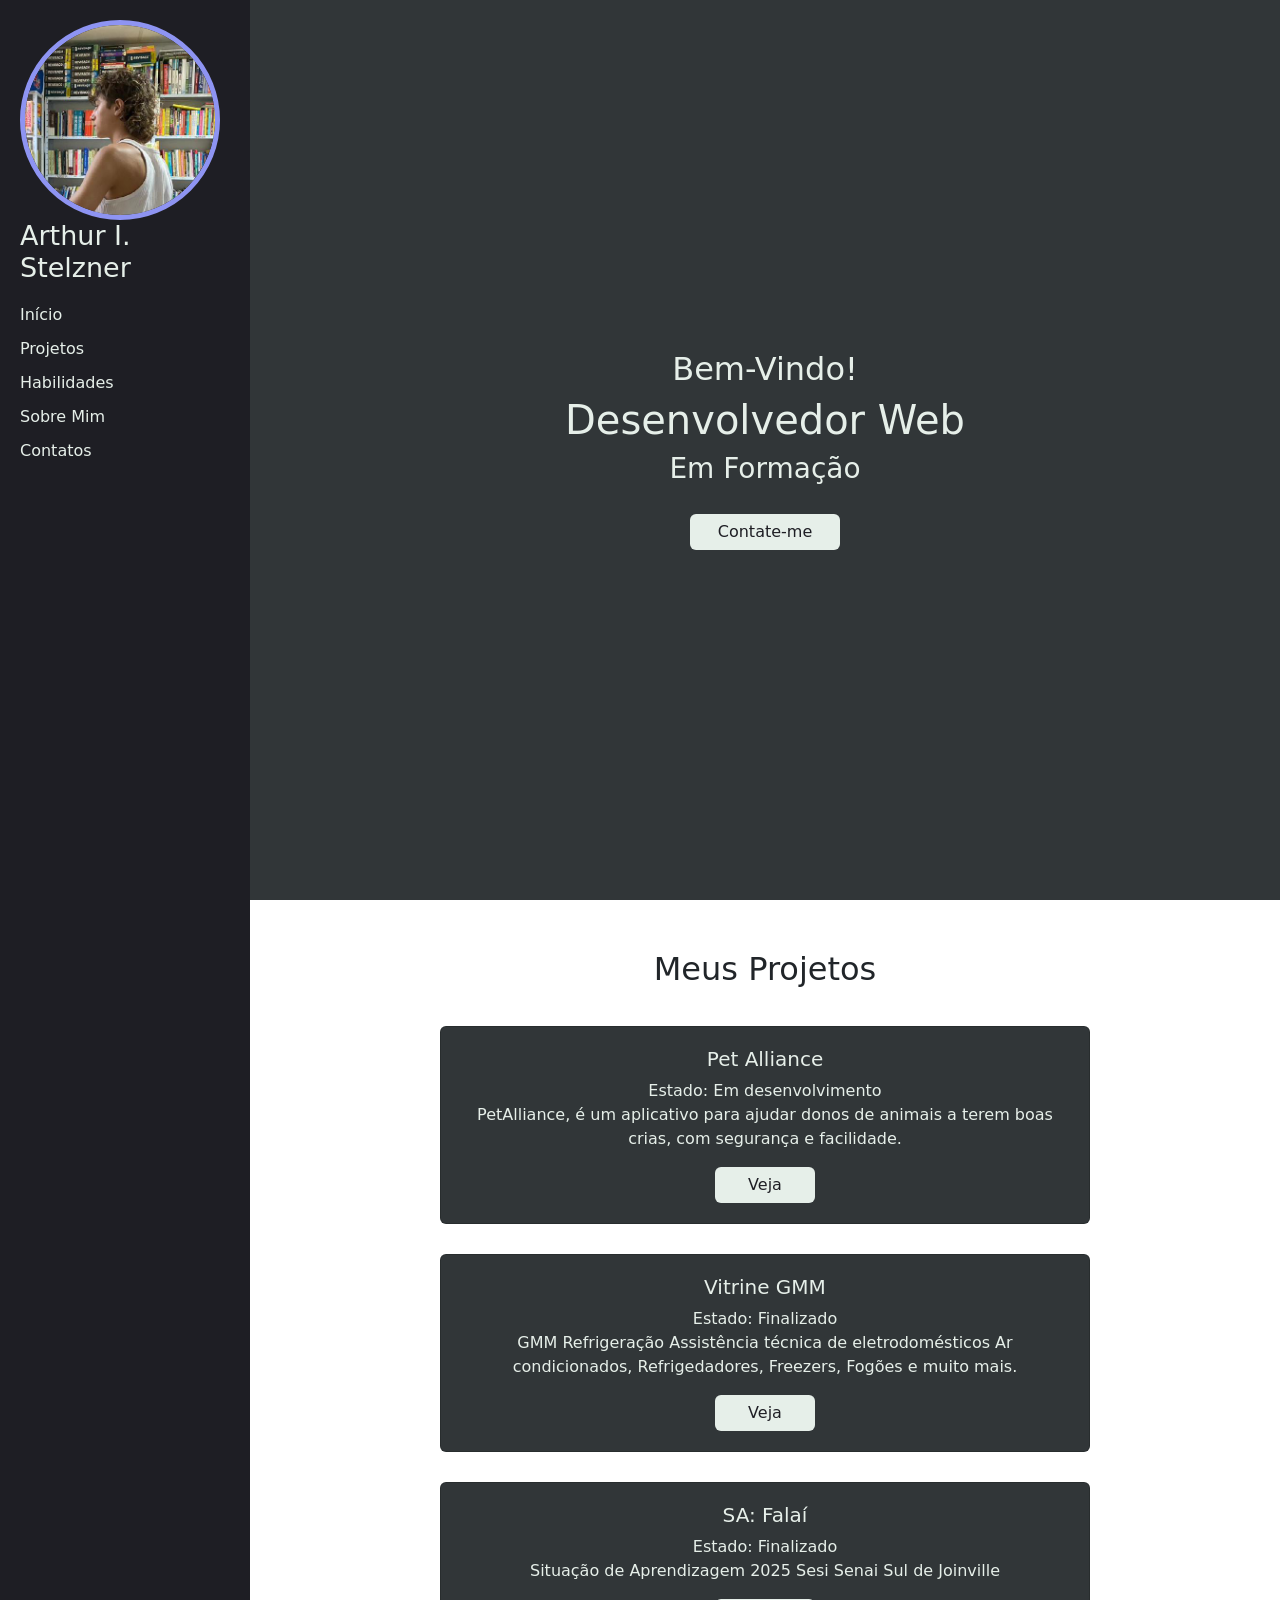
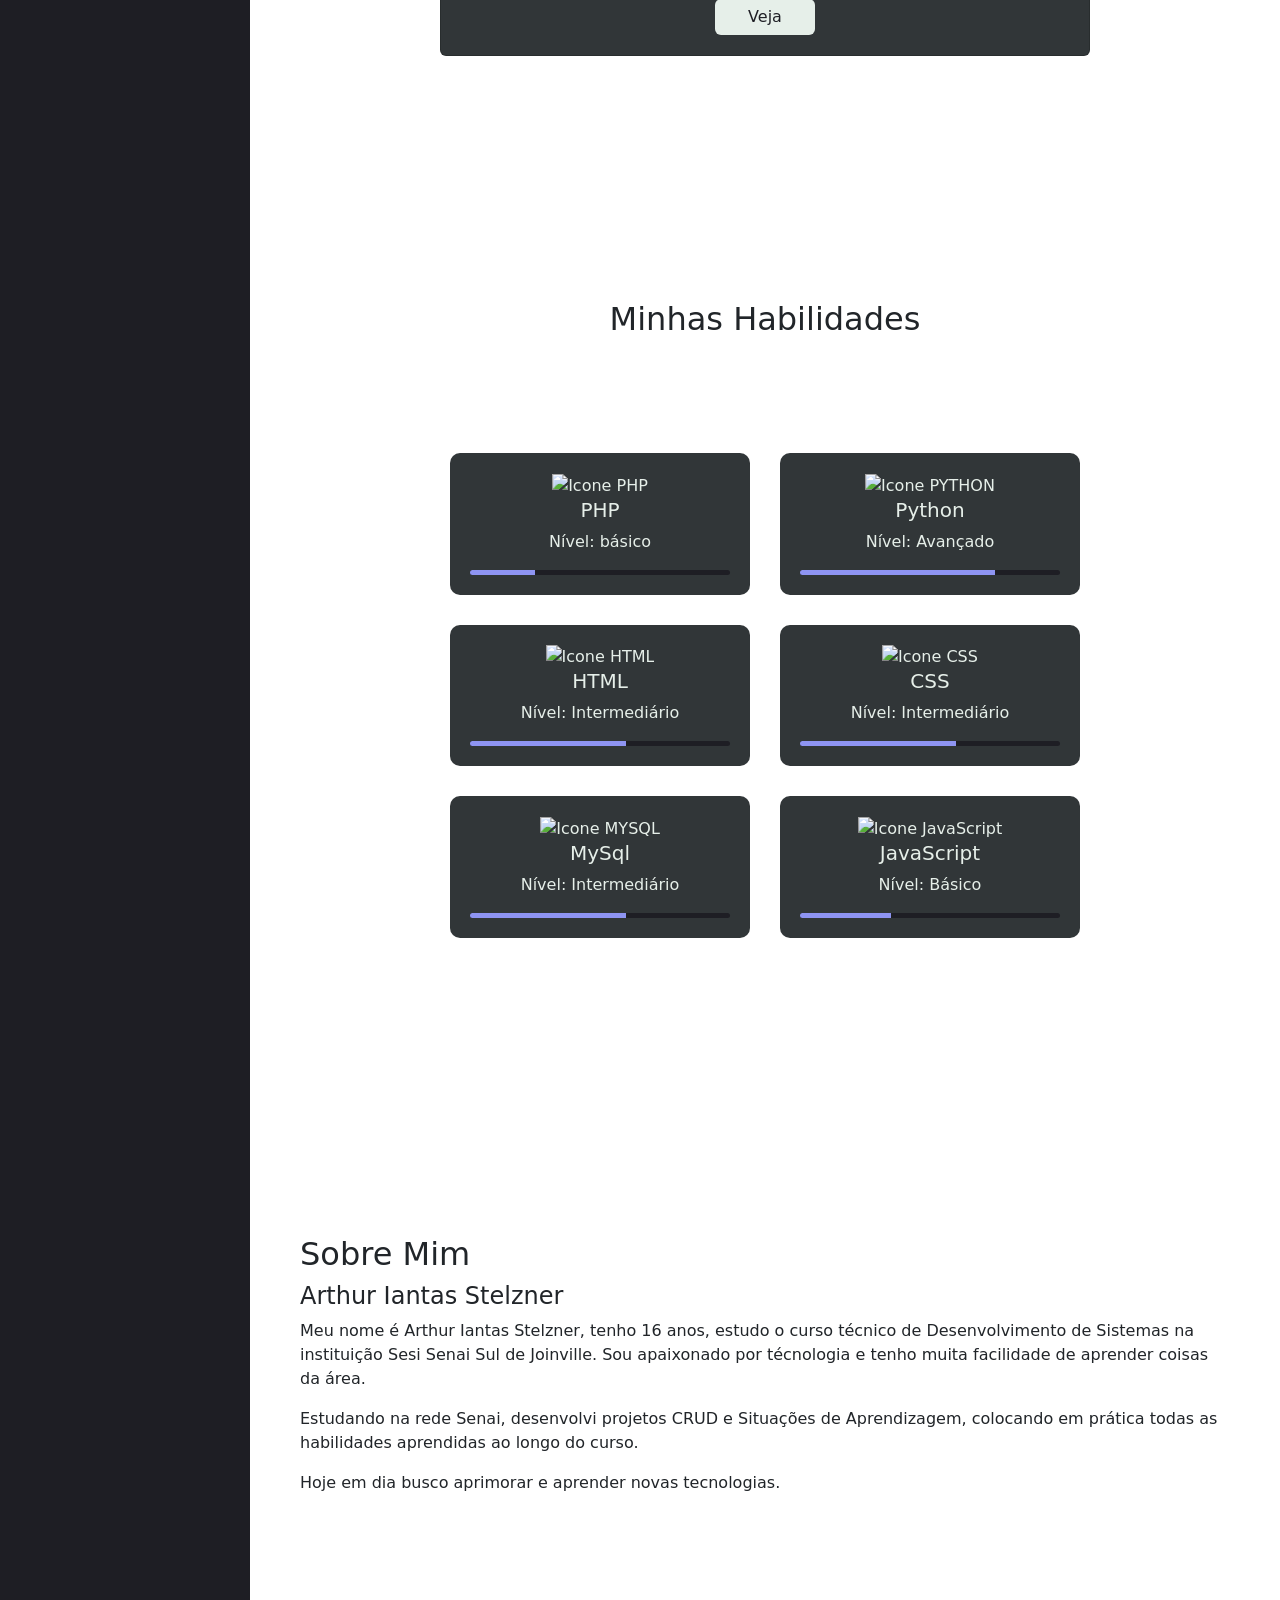
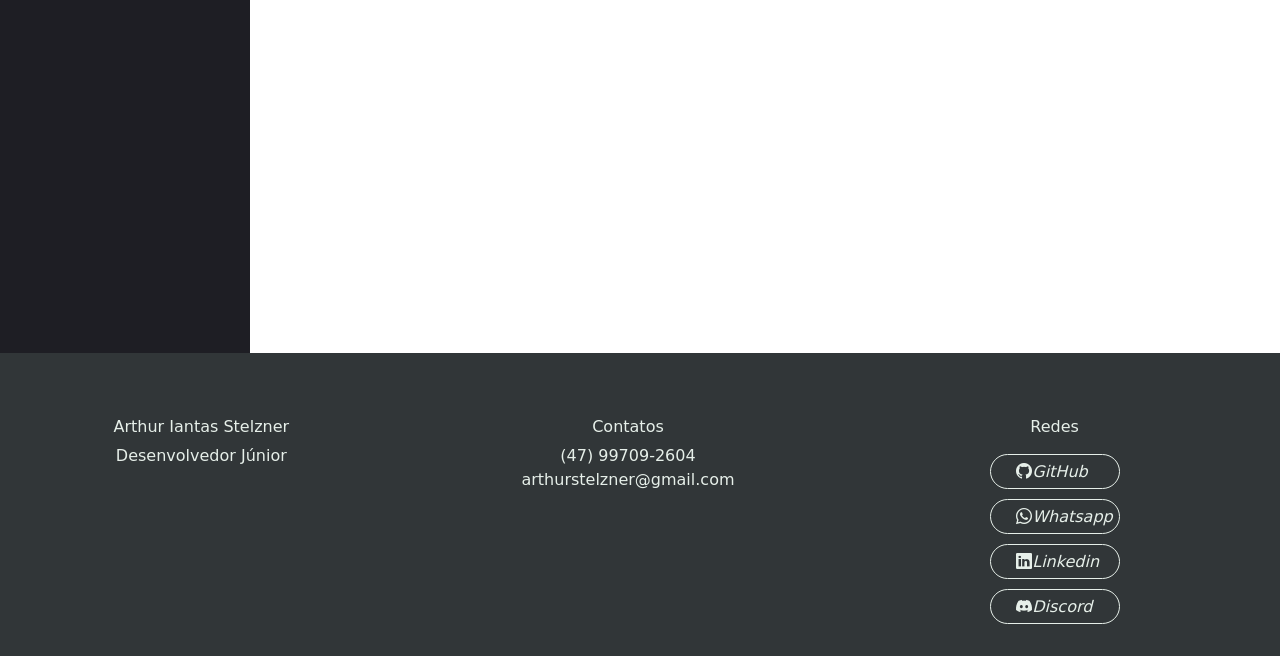
==== index.html @ 7086bcba "responsividade" ====
<!DOCTYPE html>
<html lang="pt-br">
<head>
    <meta charset="UTF-8">
    <meta name="viewport" content="width=device-width, initial-scale=1.0">
    <link href="https://cdn.jsdelivr.net/npm/bootstrap@5.3.8/dist/css/bootstrap.min.css" rel="stylesheet" integrity="sha384-sRIl4kxILFvY47J16cr9ZwB07vP4J8+LH7qKQnuqkuIAvNWLzeN8tE5YBujZqJLB" crossorigin="anonymous">
    <link rel="stylesheet" href="style/style.css">
    <link rel="stylesheet" href="https://cdn.jsdelivr.net/npm/bootstrap-icons@1.11.3/font/bootstrap-icons.min.css">
    <title>Portfólio - Arthur Stelzner</title>
</head>
<body>
    <nav class="navbar navbar-dark bg-dark d-lg-none fixed-top">
        <div class="container-fluid">
            <span class="navbar-brand mb-0 h1">Arthur I. Stelzner</span>
            <div class="dropdown">
                <button class="btn btn-dark dropdown-toggle" type="button" data-bs-toggle="dropdown" aria-expanded="false">
                    <i class="bi bi-list"></i>
                </button>
                <ul class="dropdown-menu dropdown-menu-end">
                    <li><a class="dropdown-item" href="#" data-bs-dismiss="dropdown">Início</a></li>
                    <li><hr class="dropdown-divider"></li>
                    <li><a class="dropdown-item" href="#projetos" data-bs-dismiss="dropdown">Projetos</a></li>
                    <li><hr class="dropdown-divider"></li>
                    <li><a class="dropdown-item" href="#habilidades" data-bs-dismiss="dropdown">Habilidades</a></li>
                    <li><hr class="dropdown-divider"></li>
                    <li><a class="dropdown-item" href="#sobremim" data-bs-dismiss="dropdown">Sobre Mim</a></li>
                    <li><hr class="dropdown-divider"></li>
                    <li><a class="dropdown-item" href="#contatos" data-bs-dismiss="dropdown">Contatos</a></li>
                </ul>
            </div>
        </div>
    </nav>
    <aside class="d-none d-lg-block">
        <nav>
            <img src="style/foto2.jpg" alt="Minha Foto">
            <h3>Arthur I. Stelzner</h3>
            <ul class="itens">
                <li><a href="#">Início</a></li>
                <li><a href="#projetos">Projetos</a></li>
                <li><a href="#habilidades">Habilidades</a></li>
                <li><a href="#sobremim">Sobre Mim</a></li>
                <li><a href="#contatos">Contatos</a></li>
            </ul>
        </nav>
    </aside>
    <main class="text-center">
        <h2>Bem-Vindo!</h2>
        <h1>Desenvolvedor Web</h1>
        <h3>Em Formação</h3>
        <button class="btn btn-ctt" onclick="window.location.href=('https://wa.me/47997092604')">Contate-me</button>
    </main>
    <section>
        <div class="projetos text-center" id="projetos">
            <h2>Meus Projetos</h2>
            <div class="container">
                <div class="card">
                    <h5>Pet Alliance</h5>
                    <span>Estado: Em desenvolvimento</span>
                    <p>PetAlliance, é um aplicativo para ajudar donos de animais a terem boas crias, com segurança e facilidade.</p>
                    <button class="btn btn-ctt" onclick="window.location.href=('https://github.com/ThurStelzner/PetAlliance')">Veja</button>
                </div>
                <div class="card">
                    <h5>Vitrine GMM</h5>
                    <span>Estado: Finalizado</span>
                    <p>GMM Refrigeração Assistência técnica de eletrodomésticos Ar condicionados, Refrigedadores, Freezers, Fogões e muito mais.</p>
                    <button class="btn btn-ctt" onclick="window.location.href=('https://github.com/ThurStelzner/VitrineGMM')">Veja</button>
                </div>
                <div class="card">
                    <h5>SA: Falaí</h5>
                    <span>Estado: Finalizado</span>
                    <p>Situação de Aprendizagem 2025 Sesi Senai Sul de Joinville</p>
                    <button class="btn btn-ctt" onclick="window.location.href=('https://github.com/ThurStelzner/FalaiSA')">Veja</button>
                </div>
            </div>
        </div>
        <div class="habilidades text-center" id="habilidades">
            <h2>Minhas Habilidades</h2>
            <div class="hcont row row-cols-1 row-cols-md-2 row-cols-lg-3 justify-content-center">
                <div class="hcard col clickable-card" data-bs-toggle="modal" data-bs-target="#modalphp">
                    <img src="style/Icon-PHP.png" alt="Icone PHP">
                    <h5>PHP</h5>
                    <p>Nível: básico</p>
                    <div class="progress" role="progressbar" aria-label="Basic example" aria-valuenow="0" aria-valuemin="0" aria-valuemax="100">
                        <div class="progress-bar" style="width: 25%"></div>
                    </div>
                </div>
                <div class="hcard col clickable-card" data-bs-toggle="modal" data-bs-target="#modalpython">
                    <img src="style/Icon-PYTHON.png" alt="Icone PYTHON">
                    <h5>Python</h5>
                    <p>Nível: Avançado</p>
                    <div class="progress" role="progressbar" aria-label="Basic example" aria-valuenow="0" aria-valuemin="0" aria-valuemax="100">
                        <div class="progress-bar" style="width: 75%"></div>
                    </div>
                </div>
                <div class="hcard col clickable-card" data-bs-toggle="modal" data-bs-target="#modalhtml">
                    <img src="style/Icon-HTML.png" alt="Icone HTML">
                    <h5>HTML</h5>
                    <p>Nível: Intermediário</p>
                    <div class="progress" role="progressbar" aria-label="Basic example" aria-valuenow="0" aria-valuemin="0" aria-valuemax="100">
                        <div class="progress-bar" style="width: 60%"></div>
                    </div>
                </div>
                <div class="hcard col clickable-card" data-bs-toggle="modal" data-bs-target="#modalcss">
                    <img src="style/Icon-CSS.png" alt="Icone CSS">
                    <h5>CSS</h5>
                    <p>Nível: Intermediário</p>
                    <div class="progress" role="progressbar" aria-label="Basic example" aria-valuenow="0" aria-valuemin="0" aria-valuemax="100">
                        <div class="progress-bar" style="width: 60%"></div>
                    </div>
                </div>
                <div class="hcard col clickable-card" data-bs-toggle="modal" data-bs-target="#modalmysql">
                    <img src="style/Icon-MYSQL.png" alt="Icone MYSQL">
                    <h5>MySql</h5>
                    <p>Nível: Intermediário</p>
                    <div class="progress" role="progressbar" aria-label="Basic example" aria-valuenow="0" aria-valuemin="0" aria-valuemax="100">
                        <div class="progress-bar" style="width: 60%"></div>
                    </div>
                </div>
                <div class="hcard col clickable-card" data-bs-toggle="modal" data-bs-target="#modaljs">
                    <img src="style/Icon-JS.png" alt="Icone JavaScript">
                    <h5>JavaScript</h5>
                    <p>Nível: Básico</p>
                    <div class="progress" role="progressbar" aria-label="Basic example" aria-valuenow="0" aria-valuemin="0" aria-valuemax="100">
                        <div class="progress-bar" style="width: 35%"></div>
                    </div>
                </div>
            </div>
        </div>
        <div class="sobre-mim" id="sobremim">
            <h2>Sobre Mim</h2>
            <h4>Arthur Iantas Stelzner</h4>
            <p>Meu nome é Arthur Iantas Stelzner, tenho 16 anos, estudo o curso técnico de Desenvolvimento de Sistemas na instituição Sesi Senai Sul de Joinville. Sou apaixonado por técnologia e tenho muita facilidade de aprender coisas da área.</p>
            <p>Estudando na rede Senai, desenvolvi projetos CRUD e Situações de Aprendizagem, colocando em prática todas as habilidades aprendidas ao longo do curso.</p>
            <p>Hoje em dia busco aprimorar e aprender novas tecnologias.</p>
        </div>
    </section>
    <footer>
        <div class="contatos row text-center" id="contatos">
            <div class="col-md-4 mb-3 d-flex flex-column align-items-center">
                <h6>Arthur Iantas Stelzner</h6>
                <span>Desenvolvedor Júnior</span>
            </div>
            <div class="col-md-4 mb-3 d-flex flex-column align-items-center">
                <h6>Contatos</h6>
                <span>(47) 99709-2604</span>
                <span>arthurstelzner@gmail.com</span>
            </div>
            <div class="col-md-4 mb-3 d-flex flex-column align-items-center">
                <h6>Redes</h6>
                <div>
                    <ul>
                        <li>
                            <a href="https://github.com/ThurStelzner?tab=repositories">
                                <i class="bi bi-github">GitHub</i>
                            </a>
                        </li>
                        <li>
                            <a href="https://wa.me/47997092604">
                                <i class="bi bi-whatsapp">Whatsapp</i>
                            </a>
                        </li>
                        <li>
                            <a href="https://www.linkedin.com/in/arthur-iantas-stelzner-867a392b5">
                                <i class="bi bi-linkedin">Linkedin</i>
                            </a>
                        </li>
                        <li>
                            <a href="https://discordapp.com/users/thuzin_n">
                                <i class="bi bi-discord">Discord</i>
                            </a>
                        </li>
                    </ul>
                </div>
            </div>
        </div>
    </footer>
    <div class="modal fade" id="modalphp" tabindex="-1" aria-labelledby="modalphpLabel" aria-hidden="true">
        <div class="modal-dialog">
            <div class="modal-content">
                <div class="modal-header">
                    <h1 class="modal-title fs-5" id="modalphpLabel">Conhecimentos PHP</h1>
                    <button type="button" class="btn-close" data-bs-dismiss="modal" aria-label="Close"></button>
                </div>
                <div class="modal-body">
                    Estudo autodidata, busco informações em blogs, sites, manuais, entre outras ferramentas. 
                    Busco conhecer mais da linguagem e usar em futuros projetos.
                </div>
                <div class="modal-footer">
                    Futura matéria do Senai.
                </div>
            </div>
        </div>
    </div>
    <div class="modal fade" id="modalpython" tabindex="-1" aria-labelledby="modalpythonLabel" aria-hidden="true">
        <div class="modal-dialog">
            <div class="modal-content">
                <div class="modal-header">
                    <h1 class="modal-title fs-5" id="modalpythonLabel">Conhecimentos Python</h1>
                    <button type="button" class="btn-close" data-bs-dismiss="modal" aria-label="Close"></button>
                </div>
                <div class="modal-body">
                    Principal linguagem aprendida no curso de Desenvolvimento de Sistemas do Senai. 
                    Principal utilizada na S.A.
                </div>
                <div class="modal-footer">
                    Estudado no Senai.
                </div>
            </div>
        </div>
    </div>
    <div class="modal fade" id="modalhtml" tabindex="-1" aria-labelledby="modalhtmlLabel" aria-hidden="true">
        <div class="modal-dialog">
            <div class="modal-content">
                <div class="modal-header">
                    <h1 class="modal-title fs-5" id="modalhtmlLabel">Conhecimentos HTML</h1>
                    <button type="button" class="btn-close" data-bs-dismiss="modal" aria-label="Close"></button>
                </div>
                <div class="modal-body">
                    Utilizado em todos os projetos do Senai, tenho conhecimento intermediário e busco aprender mais.
                    Estudo reforçado em casa para melhorar meu conhecimento.
                </div>
                <div class="modal-footer">
                    Estudado no Senai.
                </div>
            </div>
        </div>
    </div>
    <div class="modal fade" id="modalcss" tabindex="-1" aria-labelledby="modalcssLabel" aria-hidden="true">
        <div class="modal-dialog">
            <div class="modal-content">
                <div class="modal-header">
                    <h1 class="modal-title fs-5" id="modalcssLabel">Conhecimentos CSS</h1>
                    <button type="button" class="btn-close" data-bs-dismiss="modal" aria-label="Close"></button>
                </div>
                <div class="modal-body">
                    Conhecimento intermediário de CSS, usado principalmente nas SAs do Senai.
                    Atualmente também utilizo BOOTSTRAP para me auxiliar.
                </div>
                <div class="modal-footer">
                    Estudado no Senai.
                </div>
            </div>
        </div>
    </div>
    <div class="modal fade" id="modalmysql" tabindex="-1" aria-labelledby="modalmysqlLabel" aria-hidden="true">
        <div class="modal-dialog">
            <div class="modal-content">
                <div class="modal-header">
                    <h1 class="modal-title fs-5" id="modalmysqlLabel">Conhecimentos MySql</h1>
                    <button type="button" class="btn-close" data-bs-dismiss="modal" aria-label="Close"></button>
                </div>
                <div class="modal-body">
                    Conteúdo abordado no Senai, onde manipulei dados do banco além da inserção em projetos como S.A. 
                </div>
                <div class="modal-footer">
                    Estudado no Senai.
                </div>
            </div>
        </div>
    </div>
    <div class="modal fade" id="modaljs" tabindex="-1" aria-labelledby="modaljsLabel" aria-hidden="true">
        <div class="modal-dialog">
            <div class="modal-content">
                <div class="modal-header">
                    <h1 class="modal-title fs-5" id="modaljsLabel">Conhecimentos JS</h1>
                    <button type="button" class="btn-close" data-bs-dismiss="modal" aria-label="Close"></button>
                </div>
                <div class="modal-body">
                    Estudo autodidata e abordado no senai. Utilizando a segunda edição do livro
                    "Lógica de Programação e Algoritimos com JavaScript"
                </div>
                <div class="modal-footer">
                    Estudado no Senai.
                </div>
            </div>
        </div>
    </div>
    <script src="https://cdn.jsdelivr.net/npm/bootstrap@5.3.8/dist/js/bootstrap.bundle.min.js" integrity="sha384-FKyoEForCGlyvwx9Hj09JcYn3nv7wiPVlz7YYwJrWVcXK/BmnVDxM+D2scQbITxI" crossorigin="anonymous"></script>
</body>
</html>
---- style/style.css ----
:root {
    --gray: #313638;
    --shadow-gray: #1E1E24;
    --soft-blue: #8E94F2;
    --power-blue: #A0B9C6;
    --mint-blue: #E6EFE9;
}

body {
    min-height: 100vh;
    display: grid;
    grid-template-columns: 250px 1fr;
    grid-template-rows: auto 1fr auto;
}

::-webkit-scrollbar {
  width: 5px;
}

::-webkit-scrollbar-track {
  background: var(--shadow-gray);
}

::-webkit-scrollbar-thumb {
  background-color: var(--soft-blue);
}

aside {
    background-color: var(--shadow-gray);
    grid-column: 1 / 2;
    grid-row: 1 / 3;
}

main {
    background-color: var(--gray);
    grid-column: 2 / -1;
    grid-row: 1 / 2;
    height: 100vh;
    display: flex;
    justify-content: center;
    flex-direction: column;
    align-items: center;
    color: var(--mint-blue);
    cursor: default;
}

section {
    grid-column: 2 / -1;
    grid-row: 2 / 4;
    margin: 50px;
}

section img {
    width: 100px;
    height: 100px;
}

footer {
    grid-column: 1 / -1;
    grid-row: 4 / 5;
    height: fit-content;
    background-color: var(--gray);
    color: var(--mint-blue);
    cursor: default;
}

footer li {
    margin: 10px;
    display: flex;
    align-items: center;
    width: 130px;
    height: 35px;
    border: 1px solid var(--mint-blue);
    border-radius: 50px;
}

footer a {
    color: var(--mint-blue);
    margin-left: 20%;
    transition: all 0.3s ease;
}

footer a:hover {
    color: var(--power-blue);
}

ul {
    list-style: none;
    padding-left: 0;
}

nav {
    padding: 20px;
}

nav a {
    color: var(--mint-blue);
    transition: all 0.3s ease;
}

nav ul {
    position: fixed;
}

nav li {
    padding-top: 10px;
}

nav h3 {
    color: var(--mint-blue);
    font-size: 27px;
}

nav img {
    width: 200px;
    height: 200px;
    border-radius: 50%;
    border: 5px solid var(--soft-blue);
}

nav a:hover {
    color: var(--power-blue);
}

a {
    text-decoration: none;
}

main .btn-ctt {
    width: 150px;
    margin-top: 20px;
}

.btn {
    border: none !important;
    color: var(--shadow-gray);
    background-color: var(--mint-blue);
}

.btn-ctt:hover {
    color: var(--mint-blue);
    background-color: var(--soft-blue);
}

.btn-ctt:active {
    background-color: var(--power-blue) !important;
}

.card {
    color: var(--mint-blue);
    background-color: var(--gray);
    margin-top: 30px;
    width: 650px;
    padding: 20px;
    display: flex;
    align-items: center;
    flex-direction: column;
    cursor: default;
    transition: all 0.2s ease-in;
}

.card:hover {
    transform: scale(1.02);
}

.hcard {
    color: var(--mint-blue);
    background-color: var(--gray);
    margin: 15px;
    width: 300px;
    padding: 20px;
    border-radius: 10px;
    transition: all 0.3s ease-in-out;
    cursor: pointer;
}

.hcard h5 {
    transition: all 0.3s ease;
}

.hcard:hover {
    transform: scale(1.05);
}

.hcard h5:hover {
    color: var(--soft-blue);
}

.card .btn-ctt{
    width: 100px;
}

.container {
    display: flex;
    align-items: center;
    flex-direction: column;
}

.projetos {
    height: 100vh;
}

.habilidades {
    height: fit-content;
    margin: 50px;
}

.hcont {
    margin-top: 100px;
}

.sobre-mim {
    height: 100vh;
    padding-top: 25%;
    cursor: default;
}

.contatos {
    margin-top: 5%;
    width: 100%;
}

.progress-bar, .progress {
    height: 5px;
}

.progress-bar {
    background-color: var(--soft-blue);
}

.progress {
    background-color: var(--shadow-gray);
}

@media screen and (max-width: 1024px){
    body {
        display: flex;
        flex-direction: column; 
        min-height: 100vh;    
        font-size: 10px;
    }

    aside {
        position: absolute;
        top: 0;
        width: 100%;
    }

    aside ul{
        display: flex;
        flex-direction: row;
        margin-top: -20px;
        gap: 10px;
    }

    aside img {
        display: none;
    }

    main {
        height: 100vh;
        width: 100%;
    }

    footer {
        bottom: 0;
        height: 100%;
    }

    .card {
        width: 99%;
    }

    .habilidades {
        height: max-content;
    }

    .dropdown-menu {
        background-color: var(--mint-blue);
    }
}

@media (max-width: 460px) {
    .habilidades {
        height: max-content;
    }
}
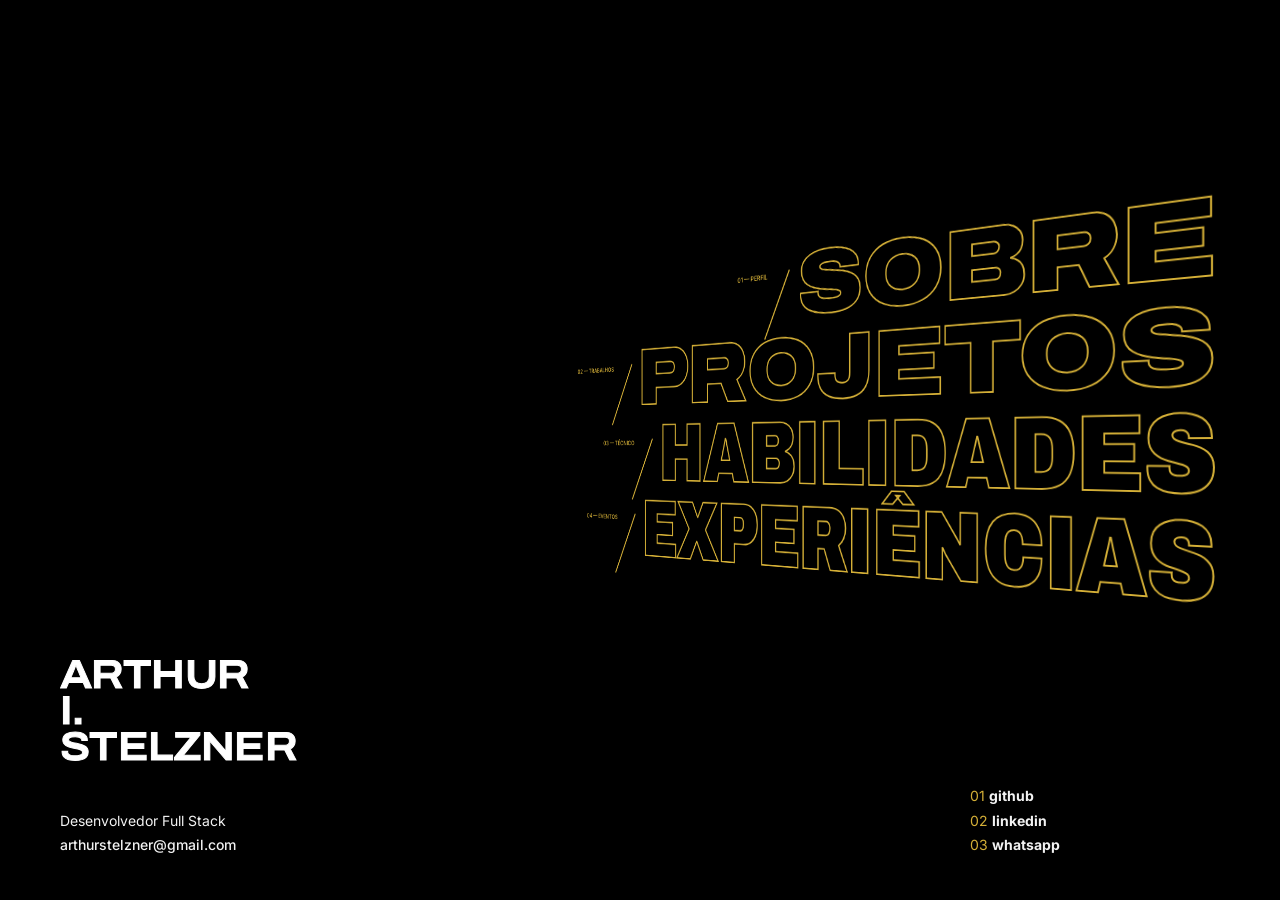
==== commit f52c9e1d: "refatora portfolio: layout estatico com overlays e dois temas Substitui os testes de escritorio 2D/3" ====
--- a/index.html
+++ b/index.html
@@ -1,280 +1,474 @@
 <!DOCTYPE html>
-<html lang="pt-br">
+<html lang="pt-BR" class="night-mode">
 <head>
-    <meta charset="UTF-8">
-    <meta name="viewport" content="width=device-width, initial-scale=1.0">
-    <link href="https://cdn.jsdelivr.net/npm/bootstrap@5.3.8/dist/css/bootstrap.min.css" rel="stylesheet" integrity="sha384-sRIl4kxILFvY47J16cr9ZwB07vP4J8+LH7qKQnuqkuIAvNWLzeN8tE5YBujZqJLB" crossorigin="anonymous">
-    <link rel="stylesheet" href="style/style.css">
-    <link rel="stylesheet" href="https://cdn.jsdelivr.net/npm/bootstrap-icons@1.11.3/font/bootstrap-icons.min.css">
-    <title>Portfólio - Arthur Stelzner</title>
+  <meta charset="UTF-8">
+  <meta name="viewport" content="width=device-width, initial-scale=1, minimum-scale=1, maximum-scale=5">
+  <meta name="description" content="Portfólio de Arthur I. Stelzner — desenvolvedor full stack, criando experiências digitais com personalidade e precisão.">
+  <meta name="theme-color" content="#000000">
+
+  <!-- Aplica o tema salvo antes de qualquer pintura da página -->
+  <script>
+    (function () {
+      try {
+        var stored = localStorage.getItem('theme');
+        var root = document.documentElement;
+
+        if (stored === 'light-mode' || stored === 'night-mode') {
+          root.classList.remove('night-mode', 'light-mode');
+          root.classList.add(stored);
+        }
+
+        var meta = document.querySelector('meta[name="theme-color"]');
+        if (meta) {
+          meta.setAttribute('content', root.classList.contains('light-mode') ? '#f2f2f2' : '#000000');
+        }
+      } catch (error) {}
+    })();
+  </script>
+  <meta property="og:title" content="Arthur I. Stelzner — Desenvolvedor Full Stack">
+  <meta property="og:description" content="Portfólio de Arthur I. Stelzner — projetos, habilidades e contato.">
+  <meta property="og:type" content="website">
+  <title>Arthur I. Stelzner — Desenvolvedor Full Stack</title>
+
+  <link rel="preconnect" href="https://fonts.googleapis.com">
+  <link rel="preconnect" href="https://fonts.gstatic.com" crossorigin>
+  <link href="https://fonts.googleapis.com/css2?family=Archivo:wdth,wght@62..125,100..900&family=Inter:wght@300;400;500;600&display=swap" rel="stylesheet">
+  <link rel="stylesheet" href="css/style.css">
+  <link rel="icon" href="assets/favicon.svg" type="image/svg+xml">
+  <noscript>
+    <style>
+      .curtain { display: none !important; }
+      body,
+      body.home-page.intro {
+        overflow-x: hidden !important;
+        overflow-y: auto !important;
+        height: auto !important;
+        pointer-events: auto !important;
+      }
+      .stagePerspective { height: auto !important; overflow: visible !important; }
+      .stageContainer { height: auto !important; }
+      .stage {
+        position: static !important;
+        min-height: 0 !important;
+        padding: 5vw 5vw 12vh 0 !important;
+        transform: none !important;
+        animation: none !important;
+      }
+      .projectContainer {
+        visibility: visible !important;
+        opacity: 1 !important;
+        animation: none !important;
+      }
+      .ui .contact ul,
+      .ui .links li,
+      .ui .social li { opacity: 1 !important; transform: none !important; }
+      .mobile-nav { display: none !important; }
+      .case-study { display: none !important; }
+
+      .about,
+      .projects-panel,
+      .skills-panel,
+      .experiences-panel {
+        display: block !important;
+        position: static !important;
+        overflow: visible !important;
+        height: auto !important;
+        opacity: 1 !important;
+        visibility: visible !important;
+        pointer-events: auto !important;
+      }
+
+      .about .btn-back,
+      .projects-panel .btn-back,
+      .skills-panel .btn-back,
+      .experiences-panel .btn-back { display: none !important; }
+
+      .about .overlay-scroll,
+      .projects-panel .overlay-scroll,
+      .skills-panel .overlay-scroll,
+      .experiences-panel .overlay-scroll {
+        position: static !important;
+        height: auto !important;
+        padding: 8vw 5vw !important;
+        overflow: visible !important;
+      }
+
+      .about .container,
+      .projects-panel-container,
+      .skills-panel-container,
+      .experiences-panel-container {
+        opacity: 1 !important;
+        transform: none !important;
+      }
+
+      @media (max-width: 767px) {
+        .ui {
+          position: static !important;
+          display: block !important;
+          padding: 5vw var(--gutter) 0 !important;
+        }
+
+        .ui .info {
+          position: static !important;
+          display: block !important;
+          width: 100% !important;
+          height: auto !important;
+          padding: 12vw 0 0 !important;
+          overflow: visible !important;
+          opacity: 1 !important;
+          visibility: visible !important;
+          pointer-events: auto !important;
+        }
+
+        .stagePerspective {
+          padding-top: 8vw !important;
+        }
+      }
+    </style>
+  </noscript>
 </head>
-<body>
-    <nav class="navbar navbar-dark bg-dark d-lg-none fixed-top">
-        <div class="container-fluid">
-            <span class="navbar-brand mb-0 h1">Arthur I. Stelzner</span>
-            <div class="dropdown">
-                <button class="btn btn-dark dropdown-toggle" type="button" data-bs-toggle="dropdown" aria-expanded="false">
-                    <i class="bi bi-list"></i>
-                </button>
-                <ul class="dropdown-menu dropdown-menu-end">
-                    <li><a class="dropdown-item" href="#" data-bs-dismiss="dropdown">Início</a></li>
-                    <li><hr class="dropdown-divider"></li>
-                    <li><a class="dropdown-item" href="#projetos" data-bs-dismiss="dropdown">Projetos</a></li>
-                    <li><hr class="dropdown-divider"></li>
-                    <li><a class="dropdown-item" href="#habilidades" data-bs-dismiss="dropdown">Habilidades</a></li>
-                    <li><hr class="dropdown-divider"></li>
-                    <li><a class="dropdown-item" href="#sobremim" data-bs-dismiss="dropdown">Sobre Mim</a></li>
-                    <li><hr class="dropdown-divider"></li>
-                    <li><a class="dropdown-item" href="#contatos" data-bs-dismiss="dropdown">Contatos</a></li>
+<body class="home-page loading intro">
+
+  <div class="curtain" aria-hidden="true"></div>
+
+  <header class="ui">
+    <a class="logo" href="#" aria-label="Arthur I. Stelzner — início" data-close-overlays>
+      <span class="slideUp"><span>Arthur</span></span>
+      <span class="slideUp"><span>I.</span></span>
+      <span class="slideUp"><span>Stelzner</span></span>
+    </a>
+
+    <button class="mobile-nav" type="button" aria-label="Abrir menu" aria-expanded="false" aria-controls="menu-principal">
+      <span class="mobile-nav-box"><span class="mobile-nav-inner"></span></span>
+    </button>
+
+    <div class="info" id="menu-principal">
+      <div class="left">
+        <div class="contact">
+          <ul>
+            <li>Desenvolvedor Full Stack</li>
+            <li class="email"><a href="mailto:arthurstelzner@gmail.com"><strong>arthurstelzner@gmail.com</strong></a></li>
+          </ul>
+        </div>
+
+      </div>
+
+      <div class="right">
+        <nav class="social" aria-label="Redes sociais">
+          <ul>
+            <li><a href="https://github.com/ThurStelzner?tab=repositories" target="_blank" rel="noopener"><span>01</span> <strong>github</strong></a></li>
+            <li><a href="https://www.linkedin.com/in/arthur-iantas-stelzner-867a392b5" target="_blank" rel="noopener"><span>02</span> <strong>linkedin</strong></a></li>
+            <li><a href="https://wa.me/47997092604" target="_blank" rel="noopener"><span>03</span> <strong>whatsapp</strong></a></li>
+          </ul>
+        </nav>
+
+        <button class="color-mode" type="button" data-mode="night" aria-label="Mudar para o tema claro" title="Mudar para o tema claro">
+          <span class="icon icon-moon" aria-hidden="true">
+            <svg viewBox="0 0 24 24" fill="none" stroke="currentColor" stroke-width="1.4" stroke-linecap="round" stroke-linejoin="round">
+              <path d="M21 12.8A9 9 0 1 1 11.2 3a7 7 0 0 0 9.8 9.8Z"/>
+            </svg>
+          </span>
+          <span class="icon icon-sun" aria-hidden="true">
+            <svg viewBox="0 0 24 24" fill="none">
+              <circle cx="12" cy="12" r="4" fill="currentColor"/>
+              <g stroke="currentColor" stroke-width="1.8" stroke-linecap="round">
+                <path d="M12 2v2.4M12 19.6V22M2 12h2.4M19.6 12H22M4.9 4.9l1.7 1.7M17.4 17.4l1.7 1.7M19.1 4.9l-1.7 1.7M6.6 17.4l-1.7 1.7"/>
+              </g>
+            </svg>
+          </span>
+        </button>
+      </div>
+
+      <div class="copyright">© 2026 Arthur I. Stelzner. Todos os direitos reservados.</div>
+    </div>
+  </header>
+
+  <div class="stagePerspective parallaxPerspective">
+    <div class="stageContainer">
+      <main class="stage">
+        <ul class="projects" aria-label="Navegação principal">
+          <li class="projectsLi">
+            <div class="projectContainer">
+              <a href="#sobre" data-open-about data-info="01 — perfil" data-year="01">Sobre</a>
+            </div>
+          </li>
+          <li class="projectsLi">
+            <div class="projectContainer">
+              <a href="#projetos" data-open-projects data-info="02 — trabalhos" data-year="02">Projetos</a>
+            </div>
+          </li>
+          <li class="projectsLi projectsLi--wide">
+            <div class="projectContainer">
+              <a href="#habilidades" data-open-skills data-info="03 — técnico" data-year="03">Habilidades</a>
+            </div>
+          </li>
+          <li class="projectsLi projectsLi--compact">
+            <div class="projectContainer">
+              <a href="#experiencias" data-open-experiences data-info="04 — eventos" data-year="04">Experiências</a>
+            </div>
+          </li>
+        </ul>
+      </main>
+    </div>
+  </div>
+
+  <section class="overlay about" id="sobre" role="dialog" aria-modal="true" aria-hidden="true" aria-labelledby="sobre-titulo">
+    <button class="btn-back" type="button" aria-label="Fechar sobre" data-close-overlay>
+      <span class="btn-box"><span class="icon-close"></span></span>
+    </button>
+
+    <div class="overlay-scroll">
+      <div class="container">
+        <div class="left">
+          <h2 class="heading" id="sobre-titulo">Desenvolvedor Full Stack, transformando ideias em interfaces com personalidade e precisão.</h2>
+          <p>Meu nome é Arthur Iantas Stelzner, tenho 16 anos e estudo o curso técnico de Desenvolvimento de Sistemas no Sesi Senai Sul de Joinville.</p>
+          <p>Sou apaixonado por tecnologia e tenho facilidade para aprender. Na rede Senai, desenvolvi projetos CRUD e Situações de Aprendizagem, colocando em prática tudo o que venho aprendendo ao longo do curso.</p>
+          <p>Hoje busco aprimorar minhas habilidades, explorar novas tecnologias e criar experiências digitais que unam design e código.</p>
+          <div class="about-cta">
+            <a class="arrow-link" href="mailto:arthurstelzner@gmail.com">Vamos conversar <span aria-hidden="true">→</span></a>
+          </div>
+        </div>
+
+        <div class="right">
+          <div class="info">
+            <h5 class="heading">Disponibilidade</h5>
+            <h6 class="title">Estágio &amp; projetos —</h6>
+            <p>Aberto a oportunidades</p>
+            <p>Remoto</p>
+          </div>
+
+          <div class="info">
+            <h5 class="heading">Contato</h5>
+            <h6 class="title">Fale comigo —</h6>
+            <ul>
+              <li><a href="mailto:arthurstelzner@gmail.com">arthurstelzner@gmail.com</a></li>
+              <li><a href="https://wa.me/47997092604" target="_blank" rel="noopener">+55 47 99709-2604</a></li>
+              <li><a href="https://github.com/ThurStelzner" target="_blank" rel="noopener">github.com/ThurStelzner</a></li>
+            </ul>
+          </div>
+        </div>
+      </div>
+    </div>
+  </section>
+
+  <section class="overlay skills-panel" id="habilidades" role="dialog" aria-modal="true" aria-hidden="true" aria-labelledby="habilidades-titulo">
+    <button class="btn-back" type="button" aria-label="Fechar habilidades" data-close-overlay>
+      <span class="btn-box"><span class="icon-close"></span></span>
+    </button>
+
+    <div class="overlay-scroll">
+      <div class="skills-panel-container">
+        <header class="skills-panel-head">
+          <h2 class="skills-panel-title" id="habilidades-titulo">Habilidades</h2>
+          <p class="skills-panel-kicker">Stack · Certificações · Formação</p>
+        </header>
+
+        <div class="skills-panel-body">
+          <div class="skills-panel-main">
+            <div class="skills-block-head">
+              <h3 class="heading">Linguagens &amp; tecnologias</h3>
+              <span class="skills-block-note">Stack principal</span>
+            </div>
+
+            <div class="skills-groups">
+              <section class="skills-group">
+                <h4 class="skills-group-title">Back-end &amp; linguagens</h4>
+                <ul class="tech-list">
+                  <li>PHP</li>
+                  <li>Python</li>
+                  <li>Node.js</li>
+                  <li>JavaScript</li>
+                  <li>TypeScript</li>
+                  <li>C</li>
+                  <li>C++</li>
                 </ul>
-            </div>
-        </div>
-    </nav>
-    <aside class="d-none d-lg-block">
-        <nav>
-            <img src="style/foto2.jpg" alt="Minha Foto">
-            <h3>Arthur I. Stelzner</h3>
-            <ul class="itens">
-                <li><a href="#">Início</a></li>
-                <li><a href="#projetos">Projetos</a></li>
-                <li><a href="#habilidades">Habilidades</a></li>
-                <li><a href="#sobremim">Sobre Mim</a></li>
-                <li><a href="#contatos">Contatos</a></li>
-            </ul>
-        </nav>
-    </aside>
-    <main class="text-center">
-        <h2>Bem-Vindo!</h2>
-        <h1>Desenvolvedor Web</h1>
-        <h3>Em Formação</h3>
-        <button class="btn btn-ctt" onclick="window.location.href=('https://wa.me/47997092604')">Contate-me</button>
-    </main>
-    <section>
-        <div class="projetos text-center" id="projetos">
-            <h2>Meus Projetos</h2>
-            <div class="container">
-                <div class="card">
-                    <h5>Pet Alliance</h5>
-                    <span>Estado: Em desenvolvimento</span>
-                    <p>PetAlliance, é um aplicativo para ajudar donos de animais a terem boas crias, com segurança e facilidade.</p>
-                    <button class="btn btn-ctt" onclick="window.location.href=('https://github.com/ThurStelzner/PetAlliance')">Veja</button>
-                </div>
-                <div class="card">
-                    <h5>Vitrine GMM</h5>
-                    <span>Estado: Finalizado</span>
-                    <p>GMM Refrigeração Assistência técnica de eletrodomésticos Ar condicionados, Refrigedadores, Freezers, Fogões e muito mais.</p>
-                    <button class="btn btn-ctt" onclick="window.location.href=('https://github.com/ThurStelzner/VitrineGMM')">Veja</button>
-                </div>
-                <div class="card">
-                    <h5>SA: Falaí</h5>
-                    <span>Estado: Finalizado</span>
-                    <p>Situação de Aprendizagem 2025 Sesi Senai Sul de Joinville</p>
-                    <button class="btn btn-ctt" onclick="window.location.href=('https://github.com/ThurStelzner/FalaiSA')">Veja</button>
-                </div>
-            </div>
-        </div>
-        <div class="habilidades text-center" id="habilidades">
-            <h2>Minhas Habilidades</h2>
-            <div class="hcont row row-cols-1 row-cols-md-2 row-cols-lg-3 justify-content-center">
-                <div class="hcard col clickable-card" data-bs-toggle="modal" data-bs-target="#modalphp">
-                    <img src="style/Icon-PHP.png" alt="Icone PHP">
-                    <h5>PHP</h5>
-                    <p>Nível: básico</p>
-                    <div class="progress" role="progressbar" aria-label="Basic example" aria-valuenow="0" aria-valuemin="0" aria-valuemax="100">
-                        <div class="progress-bar" style="width: 25%"></div>
-                    </div>
-                </div>
-                <div class="hcard col clickable-card" data-bs-toggle="modal" data-bs-target="#modalpython">
-                    <img src="style/Icon-PYTHON.png" alt="Icone PYTHON">
-                    <h5>Python</h5>
-                    <p>Nível: Avançado</p>
-                    <div class="progress" role="progressbar" aria-label="Basic example" aria-valuenow="0" aria-valuemin="0" aria-valuemax="100">
-                        <div class="progress-bar" style="width: 75%"></div>
-                    </div>
-                </div>
-                <div class="hcard col clickable-card" data-bs-toggle="modal" data-bs-target="#modalhtml">
-                    <img src="style/Icon-HTML.png" alt="Icone HTML">
-                    <h5>HTML</h5>
-                    <p>Nível: Intermediário</p>
-                    <div class="progress" role="progressbar" aria-label="Basic example" aria-valuenow="0" aria-valuemin="0" aria-valuemax="100">
-                        <div class="progress-bar" style="width: 60%"></div>
-                    </div>
-                </div>
-                <div class="hcard col clickable-card" data-bs-toggle="modal" data-bs-target="#modalcss">
-                    <img src="style/Icon-CSS.png" alt="Icone CSS">
-                    <h5>CSS</h5>
-                    <p>Nível: Intermediário</p>
-                    <div class="progress" role="progressbar" aria-label="Basic example" aria-valuenow="0" aria-valuemin="0" aria-valuemax="100">
-                        <div class="progress-bar" style="width: 60%"></div>
-                    </div>
-                </div>
-                <div class="hcard col clickable-card" data-bs-toggle="modal" data-bs-target="#modalmysql">
-                    <img src="style/Icon-MYSQL.png" alt="Icone MYSQL">
-                    <h5>MySql</h5>
-                    <p>Nível: Intermediário</p>
-                    <div class="progress" role="progressbar" aria-label="Basic example" aria-valuenow="0" aria-valuemin="0" aria-valuemax="100">
-                        <div class="progress-bar" style="width: 60%"></div>
-                    </div>
-                </div>
-                <div class="hcard col clickable-card" data-bs-toggle="modal" data-bs-target="#modaljs">
-                    <img src="style/Icon-JS.png" alt="Icone JavaScript">
-                    <h5>JavaScript</h5>
-                    <p>Nível: Básico</p>
-                    <div class="progress" role="progressbar" aria-label="Basic example" aria-valuenow="0" aria-valuemin="0" aria-valuemax="100">
-                        <div class="progress-bar" style="width: 35%"></div>
-                    </div>
-                </div>
-            </div>
-        </div>
-        <div class="sobre-mim" id="sobremim">
-            <h2>Sobre Mim</h2>
-            <h4>Arthur Iantas Stelzner</h4>
-            <p>Meu nome é Arthur Iantas Stelzner, tenho 16 anos, estudo o curso técnico de Desenvolvimento de Sistemas na instituição Sesi Senai Sul de Joinville. Sou apaixonado por técnologia e tenho muita facilidade de aprender coisas da área.</p>
-            <p>Estudando na rede Senai, desenvolvi projetos CRUD e Situações de Aprendizagem, colocando em prática todas as habilidades aprendidas ao longo do curso.</p>
-            <p>Hoje em dia busco aprimorar e aprender novas tecnologias.</p>
-        </div>
-    </section>
-    <footer>
-        <div class="contatos row text-center" id="contatos">
-            <div class="col-md-4 mb-3 d-flex flex-column align-items-center">
-                <h6>Arthur Iantas Stelzner</h6>
-                <span>Desenvolvedor Júnior</span>
-            </div>
-            <div class="col-md-4 mb-3 d-flex flex-column align-items-center">
-                <h6>Contatos</h6>
-                <span>(47) 99709-2604</span>
-                <span>arthurstelzner@gmail.com</span>
-            </div>
-            <div class="col-md-4 mb-3 d-flex flex-column align-items-center">
-                <h6>Redes</h6>
-                <div>
-                    <ul>
-                        <li>
-                            <a href="https://github.com/ThurStelzner?tab=repositories">
-                                <i class="bi bi-github">GitHub</i>
-                            </a>
-                        </li>
-                        <li>
-                            <a href="https://wa.me/47997092604">
-                                <i class="bi bi-whatsapp">Whatsapp</i>
-                            </a>
-                        </li>
-                        <li>
-                            <a href="https://www.linkedin.com/in/arthur-iantas-stelzner-867a392b5">
-                                <i class="bi bi-linkedin">Linkedin</i>
-                            </a>
-                        </li>
-                        <li>
-                            <a href="https://discordapp.com/users/thuzin_n">
-                                <i class="bi bi-discord">Discord</i>
-                            </a>
-                        </li>
-                    </ul>
-                </div>
-            </div>
-        </div>
-    </footer>
-    <div class="modal fade" id="modalphp" tabindex="-1" aria-labelledby="modalphpLabel" aria-hidden="true">
-        <div class="modal-dialog">
-            <div class="modal-content">
-                <div class="modal-header">
-                    <h1 class="modal-title fs-5" id="modalphpLabel">Conhecimentos PHP</h1>
-                    <button type="button" class="btn-close" data-bs-dismiss="modal" aria-label="Close"></button>
-                </div>
-                <div class="modal-body">
-                    Estudo autodidata, busco informações em blogs, sites, manuais, entre outras ferramentas. 
-                    Busco conhecer mais da linguagem e usar em futuros projetos.
-                </div>
-                <div class="modal-footer">
-                    Futura matéria do Senai.
-                </div>
-            </div>
-        </div>
-    </div>
-    <div class="modal fade" id="modalpython" tabindex="-1" aria-labelledby="modalpythonLabel" aria-hidden="true">
-        <div class="modal-dialog">
-            <div class="modal-content">
-                <div class="modal-header">
-                    <h1 class="modal-title fs-5" id="modalpythonLabel">Conhecimentos Python</h1>
-                    <button type="button" class="btn-close" data-bs-dismiss="modal" aria-label="Close"></button>
-                </div>
-                <div class="modal-body">
-                    Principal linguagem aprendida no curso de Desenvolvimento de Sistemas do Senai. 
-                    Principal utilizada na S.A.
-                </div>
-                <div class="modal-footer">
-                    Estudado no Senai.
-                </div>
-            </div>
-        </div>
-    </div>
-    <div class="modal fade" id="modalhtml" tabindex="-1" aria-labelledby="modalhtmlLabel" aria-hidden="true">
-        <div class="modal-dialog">
-            <div class="modal-content">
-                <div class="modal-header">
-                    <h1 class="modal-title fs-5" id="modalhtmlLabel">Conhecimentos HTML</h1>
-                    <button type="button" class="btn-close" data-bs-dismiss="modal" aria-label="Close"></button>
-                </div>
-                <div class="modal-body">
-                    Utilizado em todos os projetos do Senai, tenho conhecimento intermediário e busco aprender mais.
-                    Estudo reforçado em casa para melhorar meu conhecimento.
-                </div>
-                <div class="modal-footer">
-                    Estudado no Senai.
-                </div>
-            </div>
-        </div>
-    </div>
-    <div class="modal fade" id="modalcss" tabindex="-1" aria-labelledby="modalcssLabel" aria-hidden="true">
-        <div class="modal-dialog">
-            <div class="modal-content">
-                <div class="modal-header">
-                    <h1 class="modal-title fs-5" id="modalcssLabel">Conhecimentos CSS</h1>
-                    <button type="button" class="btn-close" data-bs-dismiss="modal" aria-label="Close"></button>
-                </div>
-                <div class="modal-body">
-                    Conhecimento intermediário de CSS, usado principalmente nas SAs do Senai.
-                    Atualmente também utilizo BOOTSTRAP para me auxiliar.
-                </div>
-                <div class="modal-footer">
-                    Estudado no Senai.
-                </div>
-            </div>
-        </div>
-    </div>
-    <div class="modal fade" id="modalmysql" tabindex="-1" aria-labelledby="modalmysqlLabel" aria-hidden="true">
-        <div class="modal-dialog">
-            <div class="modal-content">
-                <div class="modal-header">
-                    <h1 class="modal-title fs-5" id="modalmysqlLabel">Conhecimentos MySql</h1>
-                    <button type="button" class="btn-close" data-bs-dismiss="modal" aria-label="Close"></button>
-                </div>
-                <div class="modal-body">
-                    Conteúdo abordado no Senai, onde manipulei dados do banco além da inserção em projetos como S.A. 
-                </div>
-                <div class="modal-footer">
-                    Estudado no Senai.
-                </div>
-            </div>
-        </div>
-    </div>
-    <div class="modal fade" id="modaljs" tabindex="-1" aria-labelledby="modaljsLabel" aria-hidden="true">
-        <div class="modal-dialog">
-            <div class="modal-content">
-                <div class="modal-header">
-                    <h1 class="modal-title fs-5" id="modaljsLabel">Conhecimentos JS</h1>
-                    <button type="button" class="btn-close" data-bs-dismiss="modal" aria-label="Close"></button>
-                </div>
-                <div class="modal-body">
-                    Estudo autodidata e abordado no senai. Utilizando a segunda edição do livro
-                    "Lógica de Programação e Algoritimos com JavaScript"
-                </div>
-                <div class="modal-footer">
-                    Estudado no Senai.
-                </div>
-            </div>
-        </div>
-    </div>
-    <script src="https://cdn.jsdelivr.net/npm/bootstrap@5.3.8/dist/js/bootstrap.bundle.min.js" integrity="sha384-FKyoEForCGlyvwx9Hj09JcYn3nv7wiPVlz7YYwJrWVcXK/BmnVDxM+D2scQbITxI" crossorigin="anonymous"></script>
+              </section>
+
+              <section class="skills-group">
+                <h4 class="skills-group-title">Banco de dados &amp; ferramentas</h4>
+                <ul class="tech-list">
+                  <li>MySQL</li>
+                  <li>Docker</li>
+                  <li>Git &amp; GitHub</li>
+                </ul>
+              </section>
+
+              <section class="skills-group">
+                <h4 class="skills-group-title">Front-end</h4>
+                <ul class="tech-list">
+                  <li>HTML5</li>
+                  <li>CSS3</li>
+                </ul>
+              </section>
+            </div>
+          </div>
+
+          <aside class="skills-panel-side">
+            <div class="info">
+              <h5 class="heading">Cursos &amp; certificados</h5>
+              <h6 class="title">Cisco Networking Academy —</h6>
+              <ul>
+                <li>Introdução à Cibersegurança</li>
+                <li>Segurança de Endpoint</li>
+                <li>Defesa de Rede</li>
+              </ul>
+            </div>
+
+            <div class="info">
+              <h5 class="heading">Formação &amp; cursos</h5>
+              <h6 class="title">SENAI —</h6>
+              <ul>
+                <li>Técnico em Desenvolvimento de Sistemas</li>
+                <li>Circuitos Eletrônicos Automatizados</li>
+                <li>Produtividade e Difusão Tecnológica na Indústria</li>
+              </ul>
+            </div>
+          </aside>
+        </div>
+      </div>
+    </div>
+  </section>
+
+  <section class="overlay experiences-panel" id="experiencias" role="dialog" aria-modal="true" aria-hidden="true" aria-labelledby="experiencias-titulo">
+    <button class="btn-back" type="button" aria-label="Fechar experiências" data-close-overlay>
+      <span class="btn-box"><span class="icon-close"></span></span>
+    </button>
+
+    <div class="overlay-scroll">
+      <div class="experiences-panel-container">
+        <header class="experiences-panel-head">
+          <h2 class="experiences-panel-title" id="experiencias-titulo">Experiências</h2>
+          <p class="experiences-panel-kicker">Eventos · Reconhecimentos</p>
+        </header>
+
+        <div class="experience-list">
+          <article class="experience-item">
+            <span class="experience-index" aria-hidden="true">01</span>
+            <div class="experience-main">
+              <h3 class="experience-name">WorldSkills</h3>
+              <p class="experience-role">Recomendação — Sesi Senai</p>
+              <p class="experience-desc">Recomendação do Sesi Senai para o WorldSkills, a maior competição de educação profissional do mundo, reconhecendo o desempenho técnico e a dedicação ao longo do curso de Desenvolvimento de Sistemas.</p>
+            </div>
+            <div class="experience-meta">
+              <span>Recomendação</span>
+              <span>Sesi Senai</span>
+              <span>Competição internacional</span>
+            </div>
+          </article>
+
+          <article class="experience-item">
+            <span class="experience-index" aria-hidden="true">02</span>
+            <div class="experience-main">
+              <h3 class="experience-name">JEDI</h3>
+              <p class="experience-role">Participação — Join.Valle</p>
+              <p class="experience-desc">Participação no JEDI — Jornada de Empreendedorismo, Desenvolvimento e Inovação, programa do Join.Valle que conecta estudantes e profissionais a desafios reais de inovação em Joinville.</p>
+            </div>
+            <div class="experience-meta">
+              <span>Participação</span>
+              <span>Join.Valle</span>
+              <span>Joinville · SC</span>
+            </div>
+          </article>
+        </div>
+      </div>
+    </div>
+  </section>
+
+  <section class="overlay projects-panel" id="projetos" role="dialog" aria-modal="true" aria-hidden="true" aria-labelledby="projetos-titulo">
+    <button class="btn-back" type="button" aria-label="Fechar projetos" data-close-overlay>
+      <span class="btn-box"><span class="icon-close"></span></span>
+    </button>
+
+    <div class="overlay-scroll">
+      <div class="projects-panel-container">
+        <header class="projects-panel-head">
+          <h2 class="projects-panel-title" id="projetos-titulo">Projetos</h2>
+          <p class="projects-panel-kicker">Selecionados — 2025</p>
+        </header>
+
+        <ul class="project-list">
+          <li class="project-item">
+            <a class="project-card" href="https://github.com/ThurStelzner/PetAlliance" target="_blank" rel="noopener" data-project="petalliance">
+              <span class="project-card-index" aria-hidden="true">01</span>
+              <span class="project-card-main">
+                <span class="project-card-name">Pet<br>Alliance</span>
+                <span class="project-card-desc">Aplicativo para criadores de animais, com informações, cuidados e acompanhamento em um só lugar.</span>
+              </span>
+              <span class="project-card-meta">
+                <span>Em desenvolvimento</span>
+                <span>2025</span>
+                <span>Aplicativo</span>
+                <span>Python · MySQL</span>
+              </span>
+              <span class="project-card-arrow" aria-hidden="true">↗</span>
+            </a>
+          </li>
+          <li class="project-item">
+            <a class="project-card" href="https://github.com/ThurStelzner/VitrineGMM" target="_blank" rel="noopener" data-project="vitrine">
+              <span class="project-card-index" aria-hidden="true">02</span>
+              <span class="project-card-main">
+                <span class="project-card-name">Vitrine<br>GMM</span>
+                <span class="project-card-desc">Vitrine digital para a GMM Refrigeração, assistência técnica especializada em eletrodomésticos.</span>
+              </span>
+              <span class="project-card-meta">
+                <span>Finalizado</span>
+                <span>2025</span>
+                <span>Site institucional</span>
+                <span>HTML · CSS · JavaScript</span>
+              </span>
+              <span class="project-card-arrow" aria-hidden="true">↗</span>
+            </a>
+          </li>
+          <li class="project-item">
+            <a class="project-card" href="https://github.com/ThurStelzner/FalaiSA" target="_blank" rel="noopener" data-project="falai">
+              <span class="project-card-index" aria-hidden="true">03</span>
+              <span class="project-card-main">
+                <span class="project-card-name">SA:<br>Falaí</span>
+                <span class="project-card-desc">Situação de Aprendizagem do Sesi Senai Sul de Joinville, unindo lógica, banco de dados e web.</span>
+              </span>
+              <span class="project-card-meta">
+                <span>Finalizado</span>
+                <span>2025</span>
+                <span>Projeto acadêmico</span>
+                <span>Python · MySQL · HTML/CSS</span>
+              </span>
+              <span class="project-card-arrow" aria-hidden="true">↗</span>
+            </a>
+          </li>
+        </ul>
+      </div>
+    </div>
+  </section>
+
+  <section class="overlay case-study" id="case-study" role="dialog" aria-modal="true" aria-hidden="true" aria-labelledby="case-title">
+    <button class="btn-back" type="button" aria-label="Fechar projeto" data-close-overlay>
+      <span class="btn-box"><span class="icon-close"></span></span>
+    </button>
+
+    <div class="overlay-scroll">
+      <div class="case-container">
+        <div class="case-head">
+          <p class="case-kicker" id="case-kicker">Projeto — 01</p>
+          <h2 class="case-title" id="case-title"></h2>
+        </div>
+
+        <div class="case-body">
+          <div class="case-summary">
+            <p id="case-description"></p>
+            <a class="arrow-link" id="case-link" href="#" target="_blank" rel="noopener">Ver no GitHub <span aria-hidden="true">↗</span></a>
+          </div>
+
+          <aside class="case-meta" aria-label="Detalhes do projeto">
+            <div><span class="label">Status</span><span id="case-status"></span></div>
+            <div><span class="label">Ano</span><span id="case-year"></span></div>
+            <div><span class="label">Tipo</span><span id="case-type"></span></div>
+            <div><span class="label">Stack</span><span id="case-stack"></span></div>
+          </aside>
+        </div>
+      </div>
+    </div>
+  </section>
+
+  <script src="js/app.js"></script>
 </body>
-</html>+</html>
--- a/css/style.css
+++ b/css/style.css
@@ -0,0 +1,2305 @@
+/* ==========================================================================
+   Arthur I. Stelzner — portfólio
+   ========================================================================== */
+
+:root {
+  --bg: #f2f2f2;
+  --ink: #000;
+  --ui: #000;
+  --logo: #000;
+  --accent: #000;
+  --muted: rgba(0, 0, 0, .5);
+  --line: rgba(0, 0, 0, .2);
+  --project-fill: #000;
+  --project-hover-fill: transparent;
+  --project-stroke: #000;
+  --selection: #ccc;
+
+  --font-display: "Archivo", "Arial Black", Impact, sans-serif;
+  --font-sans: "Inter", "Helvetica Neue", Arial, sans-serif;
+
+  --ease-out: cubic-bezier(.23, 1, .32, 1);
+  --ease-in-out: cubic-bezier(.755, .05, .855, .06);
+  --ease-soft: cubic-bezier(.25, .46, .45, .94);
+  --gutter: 60px;
+}
+
+html.night-mode {
+  --bg: #000;
+  --ink: #f2f2f2;
+  --ui: #f2f2f2;
+  --logo: #fff;
+  --accent: #d4af37;
+  --muted: rgba(242, 242, 242, .5);
+  --line: rgba(242, 242, 242, .22);
+  --project-fill: transparent;
+  --project-hover-fill: var(--accent);
+  --project-stroke: var(--accent);
+  --selection: var(--accent);
+}
+
+/* ---------------------------------- base ---------------------------------- */
+
+*,
+*::before,
+*::after {
+  box-sizing: border-box;
+}
+
+html {
+  box-sizing: border-box;
+  height: 100%;
+  -webkit-text-size-adjust: 100%;
+}
+
+body {
+  min-height: 100%;
+  margin: 0;
+  padding: 0;
+  overflow-x: hidden;
+  background-color: var(--bg);
+  color: var(--ui);
+  font-family: var(--font-sans);
+  font-size: 14px;
+  font-weight: 400;
+  line-height: 1.4;
+  -webkit-font-smoothing: antialiased;
+  -moz-osx-font-smoothing: grayscale;
+  font-kerning: auto;
+  transition: background-color .5s ease, color .5s ease;
+}
+
+body.loading,
+body.mobileNavOpen,
+body.overlayOpen {
+  overflow: hidden;
+}
+
+@media (min-width: 768px) {
+  body.home-page {
+    height: 100vh;
+    height: 100dvh;
+    overflow: hidden;
+  }
+}
+
+::selection {
+  background: var(--selection);
+  color: var(--bg);
+}
+
+h1, h2, h3, h4, h5, h6,
+p, figure, blockquote {
+  margin: 0;
+}
+
+ul, ol {
+  margin: 0;
+  padding: 0;
+  list-style: none;
+}
+
+a {
+  color: inherit;
+  text-decoration: none;
+}
+
+button {
+  margin: 0;
+  padding: 0;
+  border: 0;
+  background: none;
+  color: inherit;
+  font: inherit;
+  cursor: pointer;
+}
+
+img, svg {
+  display: block;
+  max-width: 100%;
+}
+
+:focus-visible {
+  outline: 2px solid var(--ui);
+  outline-offset: 4px;
+}
+
+/* --------------------------------- loader --------------------------------- */
+
+.curtain {
+  position: fixed;
+  inset: 0;
+  z-index: 100;
+  background-color: var(--bg);
+  opacity: 0;
+  pointer-events: none;
+  transition: opacity .6s ease, background-color .5s ease;
+}
+
+body.loading .curtain {
+  opacity: 1;
+  pointer-events: auto;
+}
+
+/* ------------------------------- interface -------------------------------- */
+
+.ui {
+  position: fixed;
+  bottom: 0;
+  left: 0;
+  z-index: 5;
+  display: flex;
+  align-items: flex-end;
+  width: 100%;
+  color: var(--ui);
+  font-size: 14px;
+}
+
+.logo {
+  position: absolute;
+  bottom: calc(7.5vh + 67px);
+  left: var(--gutter);
+  z-index: 2;
+  display: block;
+  color: var(--logo);
+  font-family: var(--font-display);
+  font-size: 40px;
+  font-weight: 600;
+  font-stretch: 112%;
+  line-height: .85;
+  letter-spacing: -.015em;
+  text-transform: uppercase;
+  -webkit-text-stroke: 1px var(--logo);
+  -webkit-backface-visibility: hidden;
+  backface-visibility: hidden;
+  transform: translateZ(0);
+  transition:
+    color .25s ease,
+    -webkit-text-stroke-color .4s ease,
+    opacity .4s ease,
+    transform .9s var(--ease-out);
+}
+
+.logo .slideUp {
+  display: block;
+  overflow: hidden;
+  padding-bottom: 2px;
+}
+
+.logo .slideUp span {
+  display: block;
+  transform: translateY(120%);
+  animation: slide-up 1s var(--ease-out) .2s forwards;
+}
+
+.logo .slideUp:nth-child(2) span {
+  animation-delay: .34s;
+}
+
+.logo .slideUp:nth-child(3) span {
+  animation-delay: .48s;
+}
+
+@media (hover: hover) {
+  .logo:hover {
+    color: var(--bg);
+  }
+
+  html.night-mode .logo:hover {
+    color: var(--accent);
+    -webkit-text-stroke-color: var(--accent);
+  }
+}
+
+@keyframes slide-up {
+  0%   { transform: translateY(120%); }
+  100% { transform: translateY(0); }
+}
+
+.ui .info {
+  position: relative;
+  display: flex;
+  flex-wrap: wrap;
+  align-items: flex-end;
+  justify-content: space-between;
+  width: 100vw;
+  padding: 2.5vh var(--gutter) 5vh;
+  transition: opacity .2s ease-in-out;
+}
+
+.ui .left {
+  display: flex;
+  align-items: flex-end;
+  gap: 2.5vw;
+  width: 70%;
+}
+
+.ui .right {
+  position: relative;
+  display: flex;
+  justify-content: space-between;
+  width: 30%;
+  max-width: 250px;
+}
+
+.ui .contact {
+  display: flex;
+}
+
+.ui .contact ul {
+  margin: 0 3vw 0 0;
+}
+
+.ui .contact ul:last-child {
+  margin-right: 0;
+}
+
+.ui li {
+  margin-bottom: 5px;
+}
+
+.ui li:last-of-type {
+  margin-bottom: 0;
+}
+
+.ui li > span {
+  margin-right: 15px;
+  font-size: 10px;
+}
+
+.ui .contact li {
+  perspective: 400px;
+}
+
+.ui .info li {
+  perspective: 250px;
+  perspective-origin: 0;
+}
+
+.ui a:not(.logo),
+.ui button.link {
+  display: inline-block;
+  position: relative;
+  color: inherit;
+  transform: rotateY(0deg) translateZ(0);
+  transform-origin: left center;
+  transition: transform .25s cubic-bezier(.175, .885, .32, 1.275);
+}
+
+.ui li:hover a,
+.ui li:hover button.link,
+.ui li:focus-within a,
+.ui li:focus-within button.link {
+  transform: rotateY(15deg) translateZ(0);
+}
+
+.ui button.link {
+  text-align: left;
+}
+
+.ui .email strong {
+  font-weight: 500;
+}
+
+.ui .social li a > span {
+  color: var(--accent);
+}
+
+/* links do rodapé: barra expansiva no lugar da inclinação */
+.ui .email a,
+.ui li.email:hover a,
+.ui li.email:focus-within a,
+.ui .social li a,
+.ui .social li:hover a,
+.ui .social li:focus-within a {
+  transform: none;
+  transition: none;
+}
+
+.ui .email a::after,
+.ui .social li a::after {
+  content: "";
+  position: absolute;
+  left: 0;
+  right: 0;
+  bottom: -4px;
+  height: 2px;
+  border-radius: 1px;
+  background-color: currentColor;
+  transform: scaleX(0);
+  transform-origin: center;
+  transition: transform .35s var(--ease-out);
+}
+
+@media (hover: hover) {
+  .ui .email a:hover::after,
+  .ui .social li a:hover::after {
+    transform: scaleX(1);
+  }
+}
+
+.ui .email a:focus-visible::after,
+.ui .social li a:focus-visible::after {
+  transform: scaleX(1);
+}
+
+.ui .links li {
+  width: max-content;
+}
+
+.ui .links ul {
+  transition: transform .5s var(--ease-out) .25s;
+}
+
+.ui .social {
+  width: 100%;
+}
+
+.ui .links .about-li,
+.ui .links .projects-li {
+  position: relative;
+}
+
+.ui .links .about-li::after,
+.ui .links .projects-li::after {
+  content: "";
+  pointer-events: none;
+  position: absolute;
+  top: 50%;
+  left: calc(100% + 15px);
+  width: 40px;
+  height: 2px;
+  border-radius: 1px;
+  background-color: var(--ui);
+  transform-origin: left center;
+  transform: translateY(-50%) scaleX(0) translateZ(0);
+  transition: transform .25s cubic-bezier(.895, .03, .685, .22);
+}
+
+body.aboutShow .ui .links .about-li::after,
+body.caseShow .ui .links .projects-li::after {
+  transform: translateY(-50%) scaleX(1) translateZ(0);
+  transition-delay: .25s;
+}
+
+.ui .social li,
+.ui .contact ul,
+.ui .links li {
+  opacity: 0;
+  transform: translateY(50%);
+  animation: ui-in 1s var(--ease-soft) forwards;
+}
+
+.ui .contact ul:first-child { animation-delay: .8s; }
+.ui .contact ul:nth-child(2) { animation-delay: 1s; }
+.ui .links li:nth-child(1)   { animation-delay: 1.2s; }
+.ui .links li:nth-child(2)   { animation-delay: 1.3s; }
+.ui .social li:nth-child(1)  { animation-delay: 1.4s; }
+.ui .social li:nth-child(2)  { animation-delay: 1.5s; }
+.ui .social li:nth-child(3)  { animation-delay: 1.6s; }
+
+@keyframes ui-in {
+  0%   { opacity: 0; transform: translateY(50%); }
+  100% { opacity: 1; transform: translateY(0); }
+}
+
+.ui .copyright {
+  position: absolute;
+  bottom: 10px;
+  left: var(--gutter);
+  width: 50%;
+  color: var(--ui);
+  font-size: 10px;
+  opacity: .5;
+  transition: opacity .5s ease;
+}
+
+@media (min-width: 1025px) {
+  .ui .copyright {
+    opacity: 0;
+  }
+
+  body.uiHover:not(.aboutShow):not(.projectsShow):not(.caseShow) .ui .copyright {
+    opacity: .5;
+    transition-delay: .4s;
+  }
+}
+
+/* ----------------------------- seletor de tema ---------------------------- */
+
+.color-mode {
+  position: absolute;
+  top: 12px;
+  right: 0;
+  z-index: 2;
+  width: 40px;
+  height: 40px;
+  padding: 0;
+  border: 1px solid var(--ui);
+  border-radius: 50%;
+  color: var(--ui);
+  background: none;
+  opacity: 0;
+  pointer-events: none;
+  transition:
+    opacity .4s ease .15s,
+    transform .4s var(--ease-out),
+    border-color .4s ease,
+    color .4s ease;
+}
+
+body.uiHover .color-mode,
+.ui:focus-within .color-mode,
+body.mobileNavOpen .color-mode {
+  opacity: 1;
+  pointer-events: auto;
+}
+
+.color-mode .icon {
+  position: absolute;
+  inset: 0;
+  display: flex;
+  align-items: center;
+  justify-content: center;
+  transition: transform .5s var(--ease-out), opacity .3s ease;
+}
+
+.color-mode .icon svg {
+  display: block;
+  width: 18px;
+  height: 18px;
+}
+
+.color-mode .icon-moon {
+  color: var(--accent);
+}
+
+.color-mode[data-mode="night"] .icon-moon,
+.color-mode[data-mode="light"] .icon-sun {
+  opacity: 1;
+  transform: rotate(0deg) scale(1);
+}
+
+.color-mode[data-mode="night"] .icon-sun,
+.color-mode[data-mode="light"] .icon-moon {
+  opacity: 0;
+  transform: rotate(-90deg) scale(.4);
+}
+
+@media (hover: hover) {
+  .color-mode:hover {
+    transform: scale(1.08);
+  }
+}
+
+/* ------------------------------ dourado ----------------------------------- */
+
+html.night-mode .project-card-index,
+html.night-mode .project-card-arrow,
+html.night-mode .arrow-link {
+  color: var(--accent);
+}
+
+html.night-mode .skills-panel-title,
+html.night-mode .experiences-panel-title,
+html.night-mode .projects-panel-title,
+html.night-mode .case-title {
+  -webkit-text-stroke-color: var(--accent);
+}
+
+/* ----------------------------- nav mobile --------------------------------- */
+
+.mobile-nav {
+  display: none;
+  position: relative;
+  z-index: 3;
+  width: 50px;
+  height: 50px;
+  border: 1px solid var(--ui);
+  border-radius: 50%;
+  opacity: 0;
+  animation: fade-in .4s .9s forwards;
+}
+
+.mobile-nav-box {
+  position: relative;
+  display: flex;
+  align-items: center;
+  justify-content: center;
+  width: 50px;
+  height: 50px;
+}
+
+.mobile-nav-inner,
+.mobile-nav-inner::before,
+.mobile-nav-inner::after {
+  position: absolute;
+  width: 25px;
+  height: 2px;
+  border-radius: 1px;
+  background-color: var(--ui);
+  transition: transform .25s ease, background-color .15s ease;
+}
+
+.mobile-nav-inner {
+  position: relative;
+  display: block;
+}
+
+.mobile-nav-inner::before,
+.mobile-nav-inner::after {
+  content: "";
+  display: block;
+  left: 0;
+}
+
+.mobile-nav-inner::before { top: -7px; }
+.mobile-nav-inner::after  { bottom: -7px; }
+
+body.mobileNavOpen .mobile-nav-inner {
+  background-color: transparent;
+}
+
+body.mobileNavOpen .mobile-nav-inner::before {
+  top: 0;
+  transform: rotate(45deg);
+}
+
+body.mobileNavOpen .mobile-nav-inner::after {
+  bottom: 0;
+  transform: rotate(-45deg);
+}
+
+@keyframes fade-in {
+  to { opacity: 1; }
+}
+
+/* --------------------------- estados de painel ---------------------------- */
+
+@media (min-width: 768px) {
+  body.aboutShow .logo,
+  body.skillsShow .logo,
+  body.experiencesShow .logo,
+  body.projectsShow .logo,
+  body.caseShow .logo {
+    opacity: 0;
+    pointer-events: none;
+    transition-delay: 0s;
+  }
+
+  body.aboutShow .ui .links ul,
+  body.skillsShow .ui .links ul,
+  body.experiencesShow .ui .links ul,
+  body.caseShow .ui .links ul {
+    transform: translate3d(0, calc(-90vh + 104px), 0);
+    transition-delay: 0s;
+  }
+
+  body.aboutShow .ui .contact,
+  body.aboutShow .ui .right,
+  body.skillsShow .ui .contact,
+  body.skillsShow .ui .right,
+  body.experiencesShow .ui .contact,
+  body.experiencesShow .ui .right,
+  body.projectsShow .ui .contact,
+  body.projectsShow .ui .right,
+  body.caseShow .ui .contact,
+  body.caseShow .ui .right {
+    opacity: 0 !important;
+    pointer-events: none;
+  }
+
+  body.aboutShow .ui .copyright,
+  body.skillsShow .ui .copyright,
+  body.experiencesShow .ui .copyright,
+  body.projectsShow .ui .copyright,
+  body.caseShow .ui .copyright {
+    opacity: 0 !important;
+  }
+}
+
+/* ------------------------------ projetos 3D ------------------------------- */
+
+.stagePerspective {
+  position: relative;
+  width: 100%;
+  perspective: 100vw;
+  perspective-origin: 50% 50%;
+  transition: opacity .5s ease;
+}
+
+@media (min-width: 768px) {
+  .stagePerspective {
+    height: 100vh;
+    height: 100dvh;
+    overflow: hidden;
+  }
+}
+
+.stageContainer {
+  position: relative;
+  width: 100%;
+  transform: translateZ(0);
+  transform-style: preserve-3d;
+}
+
+.stage {
+  position: fixed;
+  top: 0;
+  left: 0;
+  display: flex;
+  align-items: center;
+  justify-content: flex-end;
+  width: 100%;
+  min-height: 100vh;
+  min-height: 100dvh;
+  padding: 5vw 5vw calc(7.5vw + 67px) 0;
+  transform-style: preserve-3d;
+  will-change: transform;
+}
+
+.projects {
+  position: relative;
+  width: 95%;
+  text-align: right;
+  transform-style: preserve-3d;
+}
+
+.projectsLi {
+  cursor: pointer;
+  transform-style: preserve-3d;
+}
+
+.projectsLi + .projectsLi {
+  margin-top: .4vw;
+}
+
+.projectContainer {
+  transform: rotateY(-45deg) translateZ(0) scale(1);
+  transform-origin: right center;
+  transform-style: preserve-3d;
+  will-change: transform;
+}
+
+@media (min-width: 768px) {
+  .projectContainer {
+    transition: transform 1.5s cubic-bezier(.075, .82, .165, 1);
+  }
+}
+
+.projects a {
+  position: relative;
+  display: inline-block;
+  color: var(--project-fill);
+  font-family: var(--font-display);
+  /* cresce com a largura, mas sempre cabe na altura (4 itens + respiro) */
+  font-size: min(12vw, calc((100vh - 13.7vw - 67px) / 3.6));
+  font-weight: 900;
+  font-stretch: 125%;
+  line-height: .9;
+  letter-spacing: -.01em;
+  text-align: right;
+  text-transform: uppercase;
+  text-decoration: none;
+  -webkit-text-stroke: 3px var(--project-stroke);
+  transition: color .45s ease, -webkit-text-stroke-color .45s ease;
+}
+
+.projectsLi--wide a {
+  font-stretch: 90%;
+}
+
+.projectsLi--compact a {
+  font-stretch: 85%;
+}
+
+.projects a:focus-visible {
+  outline: 2px solid var(--accent);
+  outline-offset: 12px;
+}
+
+.projects a::before {
+  content: attr(data-info);
+  position: absolute;
+  top: 3.7em;
+  left: -250px;
+  width: 200px;
+  color: var(--accent) !important;
+  font-family: var(--font-sans);
+  font-size: .7vw;
+  font-weight: 500;
+  line-height: 1;
+  letter-spacing: 0;
+  text-align: right;
+  white-space: pre;
+  -webkit-text-stroke: 0 transparent;
+}
+
+.projects a::after {
+  content: "";
+  position: absolute;
+  top: .23em;
+  left: -.3em;
+  width: 2px;
+  height: .85em;
+  border-radius: 1px;
+  background-color: var(--accent);
+  transform: rotate(25deg);
+}
+
+@media (hover: hover) {
+  .projectsLi:hover .projectContainer,
+  .projectsLi.isHovered .projectContainer {
+    transform: rotateY(-35deg) translateZ(0) scale(1);
+    transition-duration: 1s;
+  }
+
+  .projects.isHovering .projectsLi:hover a,
+  .projects.isHovering .projectsLi.isHovered a,
+  .projectsLi:hover a {
+    color: var(--project-hover-fill);
+    transition-duration: .3s;
+  }
+
+  .projectsLi:hover a::before,
+  .projectsLi:hover a::after {
+    color: var(--accent) !important;
+    background-color: var(--accent);
+  }
+}
+
+.projectsLi:has(a:focus-visible) .projectContainer {
+  transform: rotateY(-35deg) translateZ(0) scale(1);
+}
+
+.projectsLi:has(a:focus-visible) a {
+  color: var(--project-hover-fill);
+}
+
+.projectsLi.isSelected .projectContainer {
+  transform: rotateY(0deg) translateZ(0) scale(1);
+  transition: transform .6s var(--ease-out);
+}
+
+.projectsLi.isSelected a {
+  color: var(--project-hover-fill);
+}
+
+body.aboutShow .stagePerspective {
+  opacity: .1;
+}
+
+body.skillsShow .stagePerspective,
+body.experiencesShow .stagePerspective,
+body.projectsShow .stagePerspective,
+body.caseShow .stagePerspective {
+  opacity: 0;
+}
+
+/* intro / outro */
+
+body.intro .stage {
+  transform: translate3d(0, -110%, 0);
+  animation: stage-in 2s var(--ease-out) forwards;
+}
+
+body.intro .projectContainer {
+  visibility: hidden;
+  animation: project-in 2s var(--ease-out) forwards;
+}
+
+body.intro .projectsLi:nth-child(1) .projectContainer { animation-delay: .9s; }
+body.intro .projectsLi:nth-child(2) .projectContainer { animation-delay: .8s; }
+body.intro .projectsLi:nth-child(3) .projectContainer { animation-delay: .7s; }
+body.intro .projectsLi:nth-child(4) .projectContainer { animation-delay: .6s; }
+body.intro .projectsLi:nth-child(5) .projectContainer { animation-delay: .5s; }
+body.intro .projectsLi:nth-child(6) .projectContainer { animation-delay: .4s; }
+
+body.intro:not(.aboutShow):not(.skillsShow):not(.experiencesShow):not(.projectsShow):not(.caseShow) {
+  pointer-events: none;
+}
+
+@keyframes stage-in {
+  0%   { transform: translate3d(0, -110%, 0); }
+  100% { transform: translateZ(0); }
+}
+
+@keyframes project-in {
+  0% {
+    visibility: visible;
+    opacity: 0;
+    transform: rotateY(-100deg) translateZ(0) scale(1);
+  }
+  100% {
+    visibility: visible;
+    opacity: 1;
+    transform: rotateY(-45deg) translateZ(0) scale(1);
+  }
+}
+
+body.outro .stage {
+  animation: stage-out .7s var(--ease-in-out) forwards;
+}
+
+body.outro .projectContainer {
+  transform: rotateY(-100deg) translateZ(0) scale(1);
+  opacity: 0;
+  transition:
+    transform .45s var(--ease-in-out),
+    opacity .35s ease;
+}
+
+@keyframes stage-out {
+  0%   { transform: translateZ(0); opacity: 1; }
+  100% { transform: translate3d(0, -6vh, 0); opacity: 0; }
+}
+
+/* --------------------------------- overlays -------------------------------- */
+
+.overlay {
+  position: fixed;
+  inset: 0;
+  z-index: 4;
+  display: block;
+  overflow: hidden;
+  color: var(--ui);
+  opacity: 0;
+  visibility: hidden;
+  pointer-events: none;
+  transition:
+    opacity .5s var(--ease-out),
+    visibility 0s .5s;
+}
+
+.overlay.is-open {
+  opacity: 1;
+  visibility: visible;
+  pointer-events: auto;
+  transition-delay: 0s;
+}
+
+.case-study {
+  background-color: var(--bg);
+  transition:
+    opacity .5s var(--ease-out),
+    visibility 0s .5s,
+    background-color .5s ease;
+}
+
+.overlay-scroll {
+  position: absolute;
+  inset: 0;
+  overflow-x: hidden;
+  overflow-y: auto;
+  scrollbar-width: none;
+  -ms-overflow-style: none;
+}
+
+.overlay-scroll::-webkit-scrollbar {
+  display: none;
+}
+
+.btn-back {
+  position: fixed;
+  top: 5vh;
+  right: var(--gutter);
+  z-index: 7;
+  display: block;
+  width: 50px;
+  height: 50px;
+  opacity: 0;
+  transform: translateX(120px);
+  transition: transform .6s var(--ease-out), opacity .4s ease;
+}
+
+.overlay.is-open .btn-back {
+  opacity: 1;
+  transform: translateX(0);
+  transition-delay: .35s;
+}
+
+.btn-box {
+  position: relative;
+  display: flex;
+  align-items: center;
+  justify-content: center;
+  width: 50px;
+  height: 50px;
+  border-radius: 50%;
+  transition: border-color .25s ease, transform .25s ease;
+}
+
+.btn-back::before {
+  content: "";
+  position: absolute;
+  inset: 0;
+  border: 1px solid transparent;
+  border-radius: 50%;
+  transform: scale(.9);
+  transition: transform .25s ease, border-color .25s ease;
+}
+
+.btn-back:hover::before,
+.btn-back:focus-visible::before {
+  border-color: var(--ui);
+  transform: scale(1);
+}
+
+.btn-back:focus-visible {
+  outline: none;
+}
+
+.icon-close {
+  position: relative;
+  display: block;
+}
+
+.icon-close::before,
+.icon-close::after {
+  content: "";
+  position: absolute;
+  top: 50%;
+  left: 50%;
+  width: 25px;
+  height: 2px;
+  border-radius: 1px;
+  background-color: var(--ui);
+}
+
+.icon-close::before { transform: translate(-50%, -50%) rotate(-45deg); }
+.icon-close::after  { transform: translate(-50%, -50%) rotate(45deg); }
+
+/* --------------------------------- sobre ---------------------------------- */
+
+.about {
+  background-color: transparent;
+}
+
+.about .overlay-scroll {
+  padding: 15vh 0 12vh;
+}
+
+.about .container {
+  display: flex;
+  justify-content: space-between;
+  gap: 6vw;
+  width: 100%;
+  max-width: 1500px;
+  margin: 0 auto;
+  padding: 0 5vw;
+  opacity: 0;
+  transform: translate3d(0, 30px, 0);
+  transition:
+    opacity .6s var(--ease-soft) .15s,
+    transform .7s var(--ease-out) .15s;
+}
+
+.overlay.is-open .container {
+  opacity: 1;
+  transform: translate3d(0, 0, 0);
+}
+
+.about .left {
+  width: 55%;
+  max-width: 760px;
+}
+
+.about .left .heading {
+  margin-bottom: 34px;
+  font-family: var(--font-sans);
+  font-size: 30px;
+  font-weight: 500;
+  line-height: 1.22;
+  letter-spacing: -.02em;
+}
+
+.about .left p {
+  max-width: 640px;
+  margin-bottom: 18px;
+  font-size: 20px;
+  line-height: 1.45;
+}
+
+.about .left p:last-of-type {
+  margin-bottom: 0;
+}
+
+.about .about-cta {
+  margin-top: 44px;
+}
+
+.about .right {
+  display: flex;
+  flex-direction: column;
+  width: 38%;
+  max-width: 420px;
+  padding-top: 8px;
+}
+
+.about .info {
+  width: 100%;
+  margin-bottom: 38px;
+}
+
+.about .right .info:last-child {
+  margin-bottom: 0;
+}
+
+.about .heading {
+  margin-bottom: 14px;
+  font-family: var(--font-sans);
+  font-size: 18px;
+  font-weight: 600;
+  line-height: 1.2;
+}
+
+.about .title {
+  margin-bottom: 8px;
+  font-size: 14px;
+  font-weight: 400;
+  color: inherit;
+}
+
+.about p,
+.about li {
+  font-size: 14px;
+  line-height: 1.45;
+}
+
+.about li {
+  margin-bottom: 3px;
+}
+
+.about li:last-child {
+  margin-bottom: 0;
+}
+
+.about .info a {
+  position: relative;
+  display: inline-block;
+  border-bottom: 1px solid transparent;
+  transition: border-color .2s ease;
+}
+
+.about .info a:hover {
+  border-bottom-color: currentColor;
+}
+
+.arrow-link {
+  display: inline-flex;
+  align-items: center;
+  gap: 10px;
+  padding-bottom: 4px;
+  border-bottom: 1px solid currentColor;
+  font-size: 15px;
+  font-weight: 500;
+}
+
+.arrow-link span {
+  display: inline-block;
+  transition: transform .25s var(--ease-out);
+}
+
+.arrow-link:hover span {
+  transform: translateX(5px);
+}
+
+.skills-groups {
+  display: flex;
+  flex-direction: column;
+  gap: 26px;
+  margin-bottom: 8px;
+}
+
+.skills-group {
+  padding-bottom: 22px;
+  border-bottom: 1px solid var(--line);
+}
+
+.skills-group:last-child {
+  padding-bottom: 0;
+  border-bottom: 0;
+}
+
+.skills-group-title {
+  margin-bottom: 14px;
+  color: var(--muted);
+  font-family: var(--font-sans);
+  font-size: 10px;
+  font-weight: 500;
+  letter-spacing: .12em;
+  line-height: 1.2;
+  text-transform: uppercase;
+}
+
+.tech-list {
+  display: flex;
+  flex-wrap: wrap;
+  gap: 10px 28px;
+}
+
+.tech-list li {
+  font-size: 14px;
+  line-height: 1.3;
+}
+
+/* ------------------------------ habilidades ------------------------------- */
+
+.skills-panel,
+.experiences-panel {
+  background-color: var(--bg);
+  transition:
+    opacity .5s var(--ease-out),
+    visibility 0s .5s,
+    background-color .5s ease;
+}
+
+.skills-panel .overlay-scroll,
+.experiences-panel .overlay-scroll {
+  padding: 9vh 0 10vh;
+}
+
+.skills-panel-container,
+.experiences-panel-container {
+  width: 100%;
+  max-width: 1500px;
+  margin: 0 auto;
+  padding: 0 5vw;
+  opacity: 0;
+  transform: translate3d(0, 30px, 0);
+  transition:
+    opacity .6s var(--ease-soft) .15s,
+    transform .7s var(--ease-out) .15s;
+}
+
+.overlay.is-open .skills-panel-container,
+.overlay.is-open .experiences-panel-container {
+  opacity: 1;
+  transform: translate3d(0, 0, 0);
+}
+
+.skills-panel-head,
+.experiences-panel-head {
+  display: block;
+  padding-bottom: 4vh;
+  border-bottom: 1px solid var(--line);
+}
+
+.skills-panel-title,
+.experiences-panel-title {
+  color: transparent;
+  font-family: var(--font-display);
+  font-size: clamp(64px, 10vw, 160px);
+  font-weight: 900;
+  font-stretch: 125%;
+  line-height: .85;
+  letter-spacing: -.015em;
+  text-transform: uppercase;
+  -webkit-text-stroke: 2px var(--ui);
+}
+
+.experiences-panel-title {
+  font-size: clamp(56px, 8.6vw, 138px);
+}
+
+.skills-panel-kicker,
+.experiences-panel-kicker {
+  margin-top: 18px;
+  color: var(--muted);
+  font-size: 10px;
+  font-weight: 500;
+  letter-spacing: .14em;
+  text-transform: uppercase;
+}
+
+.skills-panel-body {
+  display: grid;
+  grid-template-columns: minmax(0, 1.15fr) minmax(220px, .65fr);
+  gap: 7vw;
+  padding-top: 6vh;
+}
+
+.skills-block-head {
+  display: flex;
+  align-items: baseline;
+  justify-content: space-between;
+  gap: 2vw;
+  margin-bottom: 26px;
+  padding-bottom: 18px;
+  border-bottom: 1px solid var(--line);
+}
+
+.skills-block-head .heading {
+  font-family: var(--font-sans);
+  font-size: 18px;
+  font-weight: 600;
+  line-height: 1.2;
+}
+
+.skills-block-note {
+  color: var(--muted);
+  font-size: 10px;
+  font-weight: 500;
+  letter-spacing: .12em;
+  text-transform: uppercase;
+  white-space: nowrap;
+}
+
+.skills-panel-side {
+  display: flex;
+  flex-direction: column;
+  gap: 34px;
+}
+
+.skills-panel-side .info {
+  margin-bottom: 0;
+}
+
+.skills-panel-side .heading {
+  margin-bottom: 14px;
+  font-family: var(--font-sans);
+  font-size: 18px;
+  font-weight: 600;
+  line-height: 1.2;
+}
+
+.skills-panel-side .title {
+  margin-bottom: 8px;
+  font-size: 14px;
+  font-weight: 400;
+  color: inherit;
+}
+
+.skills-panel-side p,
+.skills-panel-side li {
+  font-size: 14px;
+  line-height: 1.45;
+}
+
+.skills-panel-side li {
+  margin-bottom: 3px;
+}
+
+.skills-panel-side li:last-child {
+  margin-bottom: 0;
+}
+
+/* ----------------------------- experiências ------------------------------- */
+
+.experience-list {
+  padding-top: 2vh;
+}
+
+.experience-item {
+  display: grid;
+  grid-template-columns: 48px minmax(0, 1fr) minmax(180px, 260px);
+  gap: 2.5vw;
+  align-items: start;
+  padding: 3.6vh 0;
+}
+
+.experience-item + .experience-item {
+  border-top: 1px solid var(--line);
+}
+
+.experience-index {
+  padding-top: 10px;
+  color: var(--muted);
+  font-size: 10px;
+  font-weight: 500;
+  letter-spacing: .14em;
+}
+
+.experience-main {
+  min-width: 0;
+}
+
+.experience-name {
+  color: var(--project-fill);
+  font-family: var(--font-display);
+  font-size: clamp(34px, 4.4vw, 68px);
+  font-weight: 900;
+  font-stretch: 125%;
+  line-height: .9;
+  letter-spacing: -.01em;
+  text-transform: uppercase;
+  -webkit-text-stroke: 1px var(--project-stroke);
+}
+
+.experience-role {
+  margin-top: 14px;
+  color: var(--ui);
+  font-size: 12px;
+  font-weight: 500;
+  letter-spacing: .06em;
+  text-transform: uppercase;
+}
+
+.experience-desc {
+  max-width: 60ch;
+  margin-top: 12px;
+  color: var(--muted);
+  font-size: 14px;
+  line-height: 1.5;
+}
+
+.experience-meta {
+  display: flex;
+  flex-direction: column;
+  gap: 6px;
+  padding-top: 8px;
+  color: var(--muted);
+  font-size: 11px;
+  line-height: 1.35;
+  letter-spacing: .04em;
+  text-transform: uppercase;
+}
+
+.experience-meta span:first-child {
+  color: var(--ui);
+  font-weight: 500;
+}
+
+/* ------------------------------- projetos --------------------------------- */
+
+.projects-panel {
+  background-color: var(--bg);
+  transition:
+    opacity .5s var(--ease-out),
+    visibility 0s .5s,
+    background-color .5s ease;
+}
+
+.projects-panel .overlay-scroll {
+  padding: 9vh 0 10vh;
+}
+
+.projects-panel-container {
+  width: 100%;
+  max-width: 1500px;
+  margin: 0 auto;
+  padding: 0 5vw;
+  opacity: 0;
+  transform: translate3d(0, 30px, 0);
+  transition:
+    opacity .6s var(--ease-soft) .15s,
+    transform .7s var(--ease-out) .15s;
+}
+
+.overlay.is-open .projects-panel-container {
+  opacity: 1;
+  transform: translate3d(0, 0, 0);
+}
+
+.projects-panel-head {
+  display: flex;
+  align-items: flex-end;
+  justify-content: space-between;
+  gap: 3vw;
+  padding-bottom: 4vh;
+  border-bottom: 1px solid var(--line);
+}
+
+.projects-panel-title {
+  color: transparent;
+  font-family: var(--font-display);
+  font-size: clamp(64px, 10vw, 160px);
+  font-weight: 900;
+  font-stretch: 125%;
+  line-height: .85;
+  letter-spacing: -.015em;
+  text-transform: uppercase;
+  -webkit-text-stroke: 2px var(--ui);
+}
+
+.projects-panel-kicker {
+  padding-bottom: .6em;
+  color: var(--muted);
+  font-size: 10px;
+  font-weight: 500;
+  letter-spacing: .14em;
+  text-transform: uppercase;
+  white-space: nowrap;
+}
+
+.project-item + .project-item {
+  border-top: 1px solid var(--line);
+}
+
+.project-card {
+  display: grid;
+  grid-template-columns: 48px minmax(0, 1fr) minmax(180px, 240px) 32px;
+  gap: 2.5vw;
+  align-items: center;
+  width: 100%;
+  padding: 3.4vh 0;
+  color: var(--ui);
+}
+
+.project-card-index {
+  align-self: start;
+  padding-top: 8px;
+  color: var(--muted);
+  font-size: 10px;
+  font-weight: 500;
+  letter-spacing: .14em;
+}
+
+.project-card-main {
+  display: block;
+  min-width: 0;
+}
+
+.project-card-name {
+  display: block;
+  color: var(--project-fill);
+  font-family: var(--font-display);
+  font-size: clamp(36px, 4.6vw, 72px);
+  font-weight: 900;
+  font-stretch: 125%;
+  line-height: .9;
+  letter-spacing: -.01em;
+  text-transform: uppercase;
+  -webkit-text-stroke: 1px var(--project-stroke);
+  transition: color .35s ease, -webkit-text-stroke-color .35s ease;
+}
+
+.project-card-desc {
+  display: block;
+  max-width: 52ch;
+  margin-top: 12px;
+  color: var(--muted);
+  font-size: 13px;
+  line-height: 1.4;
+}
+
+.project-card-meta {
+  display: flex;
+  flex-direction: column;
+  gap: 4px;
+  color: var(--muted);
+  font-size: 11px;
+  line-height: 1.35;
+  letter-spacing: .02em;
+  text-transform: uppercase;
+}
+
+.project-card-meta span:first-child {
+  color: var(--ui);
+  font-weight: 500;
+}
+
+.project-card-arrow {
+  justify-self: end;
+  font-size: 22px;
+  line-height: 1;
+  transition: transform .25s var(--ease-out);
+}
+
+@media (hover: hover) {
+  .project-card:hover .project-card-name {
+    color: var(--project-hover-fill);
+  }
+
+  .project-card:hover .project-card-arrow {
+    transform: translate(4px, -4px);
+  }
+}
+
+.project-card:focus-visible {
+  outline: 2px solid var(--ui);
+  outline-offset: 8px;
+}
+
+/* ------------------------------ case study -------------------------------- */
+
+.case-study .overlay-scroll {
+  padding: 18vh 0 12vh;
+}
+
+.case-container {
+  display: flex;
+  flex-direction: column;
+  width: 100%;
+  max-width: 1500px;
+  min-height: calc(100dvh - 30vh);
+  margin: 0 auto;
+  padding: 0 5vw;
+  opacity: 0;
+  transform: translate3d(0, 30px, 0);
+  transition:
+    opacity .6s var(--ease-soft) .15s,
+    transform .7s var(--ease-out) .15s;
+}
+
+.overlay.is-open .case-container {
+  opacity: 1;
+  transform: translate3d(0, 0, 0);
+}
+
+.case-head {
+  padding-bottom: 4vh;
+  text-align: right;
+  border-bottom: 1px solid var(--line);
+}
+
+.case-kicker {
+  margin-bottom: 18px;
+  color: var(--muted);
+  font-size: 10px;
+  font-weight: 500;
+  letter-spacing: .14em;
+  text-transform: uppercase;
+}
+
+.case-title {
+  color: transparent;
+  font-family: var(--font-display);
+  font-size: clamp(64px, 10vw, 160px);
+  font-weight: 900;
+  font-stretch: 125%;
+  line-height: .85;
+  letter-spacing: -.015em;
+  text-transform: uppercase;
+  -webkit-text-stroke: 2px var(--ui);
+}
+
+.case-body {
+  display: flex;
+  justify-content: space-between;
+  gap: 6vw;
+  padding-top: 5vh;
+}
+
+.case-summary {
+  width: 58%;
+  max-width: 760px;
+}
+
+.case-summary > p {
+  margin-bottom: 40px;
+  font-size: clamp(20px, 2vw, 30px);
+  font-weight: 400;
+  line-height: 1.35;
+  letter-spacing: -.015em;
+}
+
+.case-meta {
+  display: flex;
+  flex-direction: column;
+  gap: 28px;
+  width: 28%;
+  max-width: 300px;
+}
+
+.case-meta .label {
+  display: block;
+  margin-bottom: 4px;
+  color: var(--muted);
+  font-size: 10px;
+  font-weight: 500;
+  letter-spacing: .12em;
+  text-transform: uppercase;
+}
+
+.case-meta > div > span:last-child {
+  font-size: 14px;
+  line-height: 1.4;
+}
+
+/* ------------------------------- responsivo -------------------------------- */
+
+@media (min-width: 768px) and (max-width: 1320px) {
+  .projects a {
+    font-size: 9vw;
+    -webkit-text-stroke-width: 2px;
+  }
+
+  .case-title {
+    -webkit-text-stroke-width: 2px;
+  }
+}
+
+@media (max-width: 1100px) {
+  .about .left {
+    width: 48%;
+    padding-right: 2vw;
+  }
+
+  .about .right {
+    width: 44%;
+  }
+
+  .about .left .heading {
+    font-size: 26px;
+  }
+
+  .about .left p {
+    font-size: 18px;
+  }
+}
+
+@media (max-width: 767px) {
+  :root {
+    --gutter: 30px;
+  }
+
+  body {
+    font-size: 14px;
+    overflow-x: hidden;
+  }
+
+  body.mobileNavOpen {
+    height: 100vh;
+    height: 100dvh;
+    overflow: hidden;
+  }
+
+  .ui {
+    top: 0;
+    bottom: auto;
+    align-items: flex-start;
+    justify-content: space-between;
+    padding: 5vw var(--gutter) 0;
+  }
+
+  .logo {
+    position: relative;
+    bottom: auto;
+    left: 0;
+    font-size: 18px;
+    font-weight: 600;
+    font-stretch: 112%;
+    line-height: .92;
+    transform: none !important;
+    transition: color .25s ease;
+  }
+
+  .logo .slideUp {
+    padding-bottom: 1px;
+  }
+
+  .mobile-nav {
+    display: block;
+    margin-right: 0;
+  }
+
+  .ui .info {
+    position: fixed;
+    top: 0;
+    left: 0;
+    z-index: 0;
+    display: flex;
+    flex-wrap: wrap;
+    align-content: flex-start;
+    align-items: flex-start;
+    justify-content: flex-start;
+    width: 100%;
+    height: 100vh;
+    height: 100dvh;
+    padding: 28vh var(--gutter) 10vh;
+    overflow-x: hidden;
+    overflow-y: auto;
+    background-color: transparent;
+    opacity: 0;
+    visibility: hidden;
+    pointer-events: none;
+    transition: opacity .35s ease, visibility 0s .35s;
+  }
+
+  body.mobileNavOpen .ui .info {
+    opacity: 1;
+    visibility: visible;
+    pointer-events: auto;
+    transition: opacity .35s ease, visibility 0s 0s;
+  }
+
+  body.mobileNavOpen .stagePerspective {
+    opacity: .1;
+  }
+
+  .ui .left,
+  .ui .right {
+    width: 100%;
+    max-width: 100%;
+  }
+
+  .ui .left {
+    display: flex;
+    flex-wrap: wrap;
+    align-items: flex-start;
+    gap: 0;
+  }
+
+  .ui .contact {
+    display: flex;
+    flex-wrap: wrap;
+    width: 55%;
+  }
+
+  .ui .contact ul {
+    width: 100%;
+    margin: 0 0 22px;
+  }
+
+  .ui .contact li {
+    font-size: 16px;
+  }
+
+  .ui .contact li > span {
+    font-size: 12px;
+  }
+
+  .ui .links {
+    width: 45%;
+  }
+
+  .ui .links li {
+    font-size: 16px;
+  }
+
+  .ui .links a,
+  .ui .links button.link {
+    display: inline-block;
+    padding-bottom: 14px;
+    font-size: 16px;
+  }
+
+  .ui .links .about-li::after,
+  .ui .links .projects-li::after {
+    display: none;
+  }
+
+  .ui .links ul {
+    transform: none !important;
+  }
+
+  .ui .right {
+    display: flex;
+    flex-wrap: wrap;
+    margin-top: 10px;
+  }
+
+  .ui .social {
+    width: 100%;
+  }
+
+  .ui .social li {
+    font-size: 16px;
+  }
+
+  .ui .copyright {
+    position: static;
+    width: 100%;
+    margin-top: auto;
+    padding-top: 30px;
+    opacity: .5 !important;
+    font-size: 12px;
+  }
+
+  .color-mode {
+    position: relative;
+    top: auto;
+    right: auto;
+    margin: 34px 0 0 auto;
+    opacity: 1;
+    pointer-events: auto;
+  }
+
+  .ui .info .color-mode {
+    display: block;
+  }
+
+  .stagePerspective {
+    height: auto;
+    padding: 26vw 0 10vh;
+    overflow: visible;
+    perspective: 400vw;
+  }
+
+  .stageContainer {
+    height: auto !important;
+  }
+
+  .stage {
+    position: relative;
+    top: auto;
+    left: auto;
+    min-height: 0;
+    padding: 0 var(--gutter) 0 0;
+    transform: none !important;
+  }
+
+  .projects {
+    width: 100%;
+  }
+
+  .projects a {
+    font-size: 12vw;
+    line-height: .92;
+    letter-spacing: -.015em;
+    -webkit-text-stroke-width: 1px;
+  }
+
+  .projects a::before {
+    content: attr(data-year);
+    top: .25em;
+    right: auto;
+    left: -60px;
+    width: 48px;
+    font-size: 9px;
+    line-height: 1;
+    text-align: right;
+  }
+
+  .projects a::after {
+    display: block;
+    top: .18em;
+    left: -32px;
+    width: 1px;
+    height: .58em;
+    transform: rotate(20deg);
+  }
+
+  .projectContainer {
+    transform: rotateY(-35deg) translateZ(0);
+    transition: transform .8s var(--ease-out);
+  }
+
+  .projectsLi:hover .projectContainer,
+  .projectsLi.isHovered .projectContainer,
+  .projectsLi:has(a:focus-visible) .projectContainer {
+    transform: rotateY(-20deg) translateZ(0);
+  }
+
+  .projectsLi.isSelected .projectContainer {
+    transform: rotateY(0deg) translateZ(0);
+  }
+
+  body.intro .stage {
+    animation: none;
+    transform: none;
+  }
+
+  body.intro .projectContainer {
+    animation-duration: 1.4s;
+  }
+
+  body.intro .projectsLi:nth-child(1) .projectContainer { animation-delay: .3s; }
+  body.intro .projectsLi:nth-child(2) .projectContainer { animation-delay: .45s; }
+  body.intro .projectsLi:nth-child(3) .projectContainer { animation-delay: .6s; }
+  body.intro .projectsLi:nth-child(4) .projectContainer { animation-delay: .75s; }
+
+  .aboutShow .mobile-nav,
+  .skillsShow .mobile-nav,
+  .experiencesShow .mobile-nav,
+  .projectsShow .mobile-nav,
+  .caseShow .mobile-nav {
+    opacity: 0;
+    pointer-events: none;
+    transform: translateX(20px);
+    transition: opacity .25s ease, transform .25s ease;
+  }
+
+  .about,
+  .skills-panel,
+  .experiences-panel,
+  .projects-panel {
+    z-index: 6;
+    background-color: var(--bg);
+  }
+
+  .case-study {
+    z-index: 6;
+  }
+
+  .about .overlay-scroll,
+  .skills-panel .overlay-scroll,
+  .experiences-panel .overlay-scroll,
+  .projects-panel .overlay-scroll,
+  .case-study .overlay-scroll {
+    padding: calc(72px + 12vw) var(--gutter) 12vw;
+  }
+
+  .overlay .btn-back {
+    top: 15px;
+    right: 15px;
+    z-index: 9;
+  }
+
+  .overlay .btn-back::before {
+    display: none;
+  }
+
+  .about .container,
+  .skills-panel-container,
+  .experiences-panel-container,
+  .projects-panel-container,
+  .case-container {
+    display: block;
+    width: 100%;
+    max-width: none;
+    min-height: 0;
+    padding: 0;
+    opacity: 1;
+    transform: none;
+  }
+
+  .overlay .container,
+  .overlay .skills-panel-container,
+  .overlay .experiences-panel-container,
+  .overlay .projects-panel-container,
+  .overlay .case-container {
+    transition: none;
+  }
+
+  .projects-panel-head {
+    display: block;
+    padding-bottom: 24px;
+  }
+
+  .projects-panel-title {
+    font-size: 12vw;
+    line-height: .9;
+    -webkit-text-stroke-width: 1px;
+  }
+
+  .projects-panel-kicker {
+    margin-top: 14px;
+    padding-bottom: 0;
+    font-size: 10px;
+  }
+
+  .skills-panel-head {
+    display: block;
+    padding-bottom: 24px;
+  }
+
+  .skills-panel-title {
+    font-size: 9vw;
+    line-height: .9;
+    -webkit-text-stroke-width: 1px;
+  }
+
+  .skills-panel-kicker {
+    margin-top: 14px;
+    padding-bottom: 0;
+    font-size: 10px;
+  }
+
+  .skills-panel-body {
+    display: block;
+    padding-top: 30px;
+  }
+
+  .skills-block-head {
+    flex-wrap: wrap;
+    gap: 6px 12px;
+    margin-bottom: 22px;
+    padding-bottom: 14px;
+  }
+
+  .skills-block-head .heading {
+    font-size: 17px;
+  }
+
+  .skills-groups {
+    gap: 22px;
+  }
+
+  .skills-group {
+    padding-bottom: 18px;
+  }
+
+  .tech-list {
+    gap: 8px 20px;
+  }
+
+  .skills-panel-side {
+    gap: 30px;
+    margin-top: 40px;
+    padding-top: 28px;
+    border-top: 1px solid var(--line);
+  }
+
+  .skills-panel-side .heading {
+    font-size: 17px;
+  }
+
+  .experiences-panel-head {
+    display: block;
+    padding-bottom: 24px;
+  }
+
+  .experiences-panel-title {
+    font-size: 7.8vw;
+    line-height: .9;
+    -webkit-text-stroke-width: 1px;
+  }
+
+  .experiences-panel-kicker {
+    margin-top: 14px;
+    padding-bottom: 0;
+    font-size: 10px;
+  }
+
+  .experience-list {
+    padding-top: 14px;
+  }
+
+  .experience-item {
+    grid-template-columns: 30px minmax(0, 1fr);
+    gap: 4vw;
+    padding: 24px 0;
+  }
+
+  .experience-index {
+    padding-top: 5px;
+  }
+
+  .experience-name {
+    font-size: 7.6vw;
+  }
+
+  .experience-role {
+    margin-top: 12px;
+    font-size: 11px;
+  }
+
+  .experience-desc {
+    margin-top: 10px;
+    font-size: 13px;
+  }
+
+  .experience-meta {
+    grid-column: 2;
+    flex-direction: row;
+    flex-wrap: wrap;
+    gap: 4px 12px;
+    margin-top: 14px;
+    padding-top: 0;
+    font-size: 10px;
+  }
+
+  .project-card {
+    grid-template-columns: 30px minmax(0, 1fr) 24px;
+    gap: 4vw;
+    align-items: start;
+    padding: 24px 0;
+  }
+
+  .project-card-index {
+    padding-top: 5px;
+  }
+
+  .project-card-name {
+    font-size: 11vw;
+  }
+
+  .project-card-desc {
+    margin-top: 10px;
+    font-size: 12px;
+  }
+
+  .project-card-meta {
+    grid-column: 2;
+    flex-direction: row;
+    flex-wrap: wrap;
+    gap: 4px 12px;
+    margin-top: 12px;
+    font-size: 10px;
+  }
+
+  .project-card-arrow {
+    grid-column: 3;
+    grid-row: 1;
+    font-size: 18px;
+  }
+
+  .about .left {
+    width: 100%;
+    max-width: none;
+    padding-right: 0;
+  }
+
+  .about .left .heading {
+    margin-bottom: 26px;
+    font-size: 26px;
+    line-height: 1.2;
+  }
+
+  .about .left p {
+    max-width: 480px;
+    margin-bottom: 16px;
+    font-size: 18px;
+    line-height: 1.4;
+  }
+
+  .about .about-cta {
+    margin-top: 32px;
+  }
+
+  .about .right {
+    display: block;
+    width: 100%;
+    margin-top: 40px;
+    padding: 0;
+  }
+
+  .about .col-1,
+  .about .col-2 {
+    width: 100%;
+  }
+
+  .about .info {
+    margin-bottom: 32px;
+  }
+
+  .about .heading {
+    font-size: 17px;
+  }
+
+  .about .title,
+  .about p,
+  .about li {
+    font-size: 14px;
+  }
+
+  .skills-groups {
+    gap: 22px;
+    margin-bottom: 0;
+  }
+
+  .case-study .overlay-scroll {
+    padding-top: calc(72px + 12vw);
+  }
+
+  .case-head {
+    padding-bottom: 28px;
+    text-align: left;
+  }
+
+  .case-kicker {
+    margin-bottom: 14px;
+  }
+
+  .case-title {
+    font-size: 12vw;
+    line-height: .9;
+    -webkit-text-stroke-width: 1px;
+  }
+
+  .case-body {
+    display: block;
+    padding-top: 30px;
+  }
+
+  .case-summary,
+  .case-meta {
+    width: 100%;
+    max-width: none;
+  }
+
+  .case-summary > p {
+    margin-bottom: 30px;
+    font-size: 20px;
+    line-height: 1.4;
+  }
+
+  .case-meta {
+    display: grid;
+    grid-template-columns: 1fr 1fr;
+    gap: 24px;
+    margin-top: 36px;
+    padding-top: 28px;
+    border-top: 1px solid var(--line);
+  }
+
+  .case-meta > div > span:last-child {
+    font-size: 13px;
+  }
+
+  .aboutShow .logo,
+  .skillsShow .logo,
+  .experiencesShow .logo,
+  .projectsShow .logo,
+  .caseShow .logo {
+    opacity: 0;
+    pointer-events: none;
+  }
+
+  .aboutShow .ui .info,
+  .skillsShow .ui .info,
+  .experiencesShow .ui .info,
+  .projectsShow .ui .info,
+  .caseShow .ui .info {
+    opacity: 0 !important;
+    pointer-events: none !important;
+  }
+}
+
+@media (max-width: 420px) {
+  .ui .info {
+    padding-top: 24vh;
+    padding-bottom: 8vh;
+  }
+
+  .ui .contact {
+    width: 100%;
+  }
+
+  .ui .links {
+    width: 100%;
+    margin-top: 16px;
+  }
+
+  .projects a {
+    font-size: 13vw;
+  }
+
+  .case-meta {
+    grid-template-columns: 1fr;
+  }
+}
+
+/* ----------------------------- movimento reduzido -------------------------- */
+
+@media (prefers-reduced-motion: reduce) {
+  *,
+  *::before,
+  *::after {
+    animation-duration: .001ms !important;
+    animation-delay: 0ms !important;
+    transition-duration: .001ms !important;
+    scroll-behavior: auto !important;
+  }
+
+  .curtain {
+    display: none;
+  }
+
+  body.intro .stage,
+  body.intro .projectContainer {
+    opacity: 1;
+    visibility: visible;
+    transform: rotateY(-45deg) translateZ(0);
+    animation: none !important;
+  }
+
+  body.intro .stage {
+    transform: none;
+  }
+
+  .projects a {
+    transition: none;
+  }
+
+  .overlay .container,
+  .overlay .skills-panel-container,
+  .overlay .experiences-panel-container,
+  .overlay .projects-panel-container,
+  .overlay .case-container {
+    opacity: 1;
+    transform: none;
+  }
+}
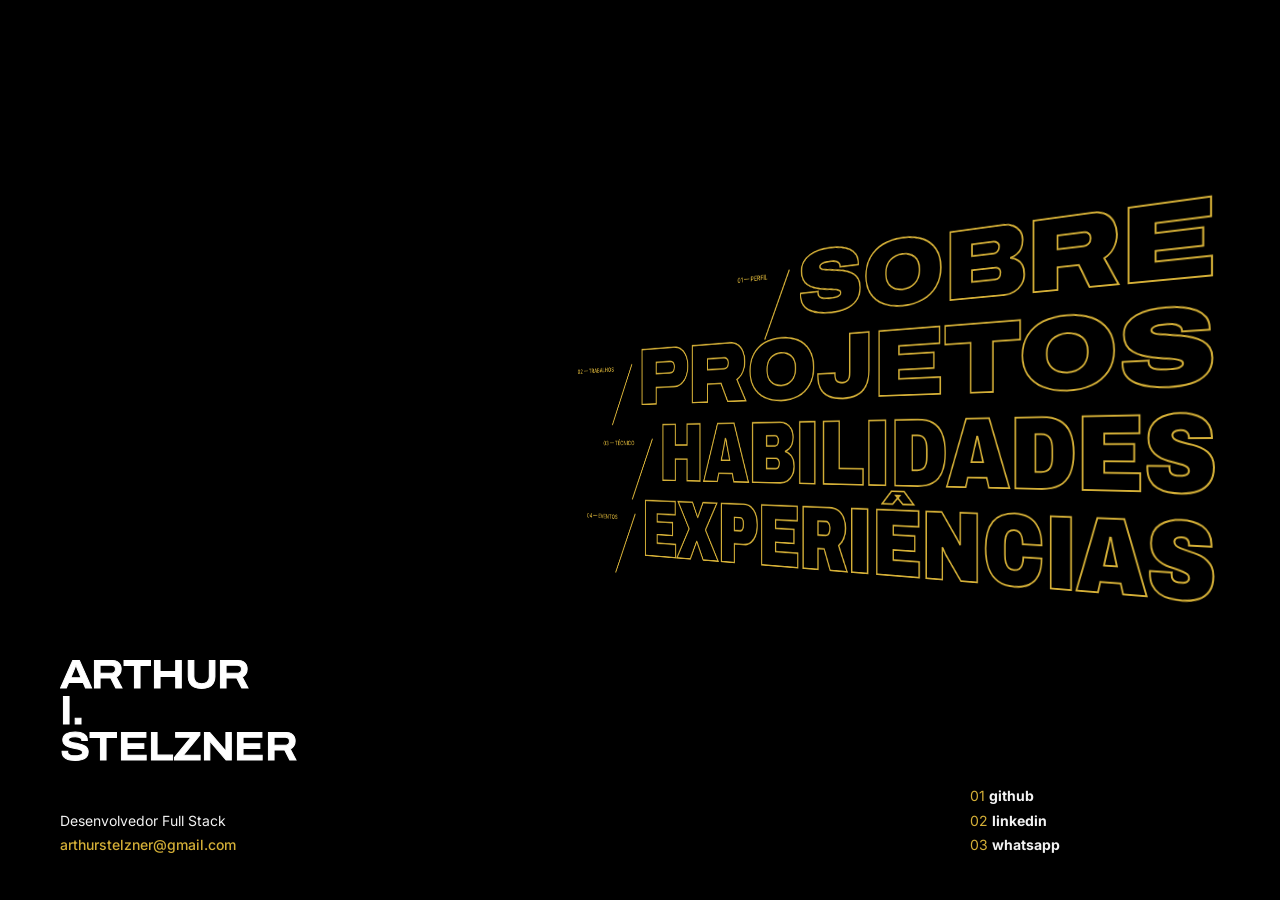
==== commit d69f1744: "adiciona tela de detalhe das experiencias com botao veja mais - botoes 'Veja mais' no WorldSkills e " ====
--- a/index.html
+++ b/index.html
@@ -64,6 +64,7 @@
       .ui .social li { opacity: 1 !important; transform: none !important; }
       .mobile-nav { display: none !important; }
       .case-study { display: none !important; }
+      .experience-detail { display: none !important; }
 
       .about,
       .projects-panel,
@@ -123,6 +124,12 @@
         .stagePerspective {
           padding-top: 8vw !important;
         }
+
+        .home-tagline {
+          position: static !important;
+          margin: 8vw var(--gutter) 0 !important;
+          max-width: none !important;
+        }
       }
     </style>
   </noscript>
@@ -136,6 +143,7 @@
       <span class="slideUp"><span>Arthur</span></span>
       <span class="slideUp"><span>I.</span></span>
       <span class="slideUp"><span>Stelzner</span></span>
+      <span class="logo-role" aria-hidden="true">Desenvolvedor Full Stack</span>
     </a>
 
     <button class="mobile-nav" type="button" aria-label="Abrir menu" aria-expanded="false" aria-controls="menu-principal">
@@ -183,6 +191,8 @@
     </div>
   </header>
 
+  <p class="home-tagline">Desenvolvo aplicações web completas, da arquitetura de dados à interface do usuário.</p>
+
   <div class="stagePerspective parallaxPerspective">
     <div class="stageContainer">
       <main class="stage">
@@ -221,7 +231,7 @@
       <div class="container">
         <div class="left">
           <h2 class="heading" id="sobre-titulo">Desenvolvedor Full Stack, transformando ideias em interfaces com personalidade e precisão.</h2>
-          <p>Meu nome é Arthur Iantas Stelzner, tenho 16 anos e estudo o curso técnico de Desenvolvimento de Sistemas no Sesi Senai Sul de Joinville.</p>
+          <p>Meu nome é Arthur Iantas Stelzner, desenvolvedor full stack e vibe coder. Crio aplicações web completas, unindo lógica, design e IA em cada projeto.</p>
           <p>Sou apaixonado por tecnologia e tenho facilidade para aprender. Na rede Senai, desenvolvi projetos CRUD e Situações de Aprendizagem, colocando em prática tudo o que venho aprendendo ao longo do curso.</p>
           <p>Hoje busco aprimorar minhas habilidades, explorar novas tecnologias e criar experiências digitais que unam design e código.</p>
           <div class="about-cta">
@@ -349,10 +359,15 @@
               <p class="experience-role">Recomendação — Sesi Senai</p>
               <p class="experience-desc">Recomendação do Sesi Senai para o WorldSkills, a maior competição de educação profissional do mundo, reconhecendo o desempenho técnico e a dedicação ao longo do curso de Desenvolvimento de Sistemas.</p>
             </div>
-            <div class="experience-meta">
-              <span>Recomendação</span>
-              <span>Sesi Senai</span>
-              <span>Competição internacional</span>
+            <div class="experience-side">
+              <div class="experience-meta">
+                <span>Recomendação</span>
+                <span>Sesi Senai</span>
+                <span>Competição internacional</span>
+              </div>
+              <button class="experience-more" type="button" data-experience="worldskills">
+                Veja mais <span aria-hidden="true">↗</span>
+              </button>
             </div>
           </article>
 
@@ -363,12 +378,46 @@
               <p class="experience-role">Participação — Join.Valle</p>
               <p class="experience-desc">Participação no JEDI — Jornada de Empreendedorismo, Desenvolvimento e Inovação, programa do Join.Valle que conecta estudantes e profissionais a desafios reais de inovação em Joinville.</p>
             </div>
-            <div class="experience-meta">
-              <span>Participação</span>
-              <span>Join.Valle</span>
-              <span>Joinville · SC</span>
+            <div class="experience-side">
+              <div class="experience-meta">
+                <span>Participação</span>
+                <span>Join.Valle</span>
+                <span>Joinville · SC</span>
+              </div>
+              <button class="experience-more" type="button" data-experience="jedi">
+                Veja mais <span aria-hidden="true">↗</span>
+              </button>
             </div>
           </article>
+        </div>
+      </div>
+    </div>
+  </section>
+
+  <section class="overlay experience-detail" id="experiencia-detalhe" role="dialog" aria-modal="true" aria-hidden="true" aria-labelledby="experiencia-titulo">
+    <button class="btn-back" type="button" aria-label="Voltar para experiências" data-close-overlay>
+      <span class="btn-box"><span class="icon-close"></span></span>
+    </button>
+
+    <div class="overlay-scroll">
+      <div class="experience-detail-container">
+        <header class="experience-detail-head">
+          <p class="experience-detail-kicker" id="experiencia-kicker"></p>
+          <h2 class="experience-detail-title" id="experiencia-titulo"></h2>
+          <p class="experience-detail-role" id="experiencia-role"></p>
+        </header>
+
+        <div class="experience-detail-body">
+          <div class="experience-detail-story">
+            <p class="experience-detail-lead" id="experiencia-lead"></p>
+            <div class="experience-detail-text" id="experiencia-texto"></div>
+          </div>
+
+          <figure class="experience-detail-photos" id="experiencia-fotos" hidden>
+            <div class="experience-photo-grid" id="experiencia-foto-grid"></div>
+          </figure>
+
+          <aside class="experience-detail-meta" id="experiencia-meta" aria-label="Detalhes da experiência"></aside>
         </div>
       </div>
     </div>
--- a/css/style.css
+++ b/css/style.css
@@ -10,6 +10,7 @@
   --accent: #000;
   --muted: rgba(0, 0, 0, .5);
   --line: rgba(0, 0, 0, .2);
+  --line-strong: rgba(0, 0, 0, .38);
   --project-fill: #000;
   --project-hover-fill: transparent;
   --project-stroke: #000;
@@ -32,6 +33,7 @@
   --accent: #d4af37;
   --muted: rgba(242, 242, 242, .5);
   --line: rgba(242, 242, 242, .22);
+  --line-strong: rgba(242, 242, 242, .42);
   --project-fill: transparent;
   --project-hover-fill: var(--accent);
   --project-stroke: var(--accent);
@@ -200,6 +202,16 @@
   animation-delay: .48s;
 }
 
+/* Cargo abaixo do nome — só aparece no mobile. */
+.logo-role {
+  display: none;
+}
+
+/* Frase de apoio no rodapé da home — só aparece no mobile. */
+.home-tagline {
+  display: none;
+}
+
 @media (hover: hover) {
   .logo:hover {
     color: var(--bg);
@@ -295,6 +307,10 @@
 
 .ui button.link {
   text-align: left;
+}
+
+.ui .email a {
+  color: var(--accent);
 }
 
 .ui .email strong {
@@ -496,12 +512,14 @@
 
 html.night-mode .project-card-index,
 html.night-mode .project-card-arrow,
-html.night-mode .arrow-link {
+html.night-mode .arrow-link,
+html.night-mode .experience-more {
   color: var(--accent);
 }
 
 html.night-mode .skills-panel-title,
 html.night-mode .experiences-panel-title,
+html.night-mode .experience-detail-title,
 html.night-mode .projects-panel-title,
 html.night-mode .case-title {
   -webkit-text-stroke-color: var(--accent);
@@ -515,8 +533,9 @@
   z-index: 3;
   width: 50px;
   height: 50px;
-  border: 1px solid var(--ui);
-  border-radius: 50%;
+  padding: 0;
+  border: 0;
+  background: none;
   opacity: 0;
   animation: fade-in .4s .9s forwards;
 }
@@ -1005,12 +1024,15 @@
 }
 
 .about .left .heading {
-  margin-bottom: 34px;
-  font-family: var(--font-sans);
-  font-size: 30px;
-  font-weight: 500;
-  line-height: 1.22;
-  letter-spacing: -.02em;
+  margin-bottom: 36px;
+  font-family: var(--font-display);
+  font-size: clamp(28px, 2.5vw, 40px);
+  font-weight: 800;
+  font-stretch: 112%;
+  line-height: 1.06;
+  letter-spacing: -.015em;
+  text-transform: uppercase;
+  text-wrap: balance;
 }
 
 .about .left p {
@@ -1033,31 +1055,56 @@
   flex-direction: column;
   width: 38%;
   max-width: 420px;
-  padding-top: 8px;
+  padding-top: 0;
 }
 
 .about .info {
   width: 100%;
-  margin-bottom: 38px;
+  margin-bottom: 34px;
+  padding-top: 20px;
+  border-top: 1px solid var(--line);
 }
 
 .about .right .info:last-child {
   margin-bottom: 0;
 }
 
-.about .heading {
-  margin-bottom: 14px;
+/* Rótulo do bloco (Disponibilidade / Contato) — kicker discreto. */
+.about .info .heading {
+  margin-bottom: 10px;
+  color: var(--muted);
   font-family: var(--font-sans);
-  font-size: 18px;
+  font-size: 10px;
+  font-weight: 500;
+  line-height: 1.2;
+  letter-spacing: .14em;
+  text-transform: uppercase;
+}
+
+/* Frase-guia do bloco — mais destaque que o corpo. */
+.about .info .title {
+  margin-bottom: 10px;
+  font-family: var(--font-sans);
+  font-size: 19px;
   font-weight: 600;
-  line-height: 1.2;
-}
-
-.about .title {
-  margin-bottom: 8px;
-  font-size: 14px;
-  font-weight: 400;
+  line-height: 1.25;
   color: inherit;
+}
+
+/* Marca de "disponível" antes de "Aberto a oportunidades". */
+.about .right .info:first-child p:first-of-type {
+  font-weight: 500;
+}
+
+.about .right .info:first-child p:first-of-type::before {
+  content: "";
+  display: inline-block;
+  width: 7px;
+  height: 7px;
+  margin-right: 9px;
+  border-radius: 50%;
+  background-color: var(--accent);
+  vertical-align: .06em;
 }
 
 .about p,
@@ -1077,12 +1124,17 @@
 .about .info a {
   position: relative;
   display: inline-block;
-  border-bottom: 1px solid transparent;
-  transition: border-color .2s ease;
+  border-bottom: 1px solid var(--line);
+  transition: border-color .2s ease, color .2s ease;
 }
 
 .about .info a:hover {
   border-bottom-color: currentColor;
+}
+
+html.night-mode .about .info a:hover {
+  color: var(--accent);
+  border-bottom-color: var(--accent);
 }
 
 .arrow-link {
@@ -1341,6 +1393,51 @@
   color: var(--muted);
   font-size: 14px;
   line-height: 1.5;
+}
+
+.experience-side {
+  display: flex;
+  flex-direction: column;
+  justify-content: space-between;
+  gap: 28px;
+  align-self: stretch;
+  min-width: 0;
+}
+
+.experience-more {
+  display: inline-flex;
+  align-self: flex-end;
+  align-items: center;
+  gap: 10px;
+  padding-bottom: 4px;
+  color: var(--ui);
+  border-bottom: 1px solid currentColor;
+  font-family: var(--font-sans);
+  font-size: 13px;
+  font-weight: 500;
+  letter-spacing: .08em;
+  text-transform: uppercase;
+  transition: color .3s ease, border-color .3s ease;
+}
+
+.experience-more span {
+  display: inline-block;
+  transition: transform .25s var(--ease-out);
+}
+
+@media (hover: hover) {
+  .experience-more:hover {
+    color: var(--project-hover-fill);
+  }
+
+  .experience-more:hover span {
+    transform: translate(4px, -4px);
+  }
+}
+
+.experience-more:focus-visible {
+  outline: 2px solid var(--ui);
+  outline-offset: 6px;
 }
 
 .experience-meta {
@@ -1509,6 +1606,215 @@
 .project-card:focus-visible {
   outline: 2px solid var(--ui);
   outline-offset: 8px;
+}
+
+/* ------------------------ detalhe da experiência -------------------------- */
+
+.experience-detail {
+  background-color: var(--bg);
+  transition:
+    opacity .5s var(--ease-out),
+    visibility 0s .5s,
+    background-color .5s ease;
+}
+
+.experience-detail .overlay-scroll {
+  padding: 18vh 0 12vh;
+}
+
+.experience-detail-container {
+  width: 100%;
+  max-width: 1500px;
+  margin: 0 auto;
+  padding: 0 5vw;
+  opacity: 0;
+  transform: translate3d(0, 30px, 0);
+  transition:
+    opacity .6s var(--ease-soft) .15s,
+    transform .7s var(--ease-out) .15s;
+}
+
+.overlay.is-open .experience-detail-container {
+  opacity: 1;
+  transform: translate3d(0, 0, 0);
+}
+
+.experience-detail-head {
+  padding-bottom: 4vh;
+  border-bottom: 1px solid var(--line);
+}
+
+.experience-detail-kicker {
+  margin-bottom: 18px;
+  color: var(--muted);
+  font-size: 10px;
+  font-weight: 500;
+  letter-spacing: .14em;
+  text-transform: uppercase;
+}
+
+.experience-detail-title {
+  color: transparent;
+  font-family: var(--font-display);
+  font-size: clamp(56px, 8.6vw, 138px);
+  font-weight: 900;
+  font-stretch: 125%;
+  line-height: .85;
+  letter-spacing: -.015em;
+  text-transform: uppercase;
+  -webkit-text-stroke: 2px var(--ui);
+}
+
+.experience-detail-role {
+  margin-top: 22px;
+  color: var(--ui);
+  font-size: 12px;
+  font-weight: 500;
+  letter-spacing: .08em;
+  text-transform: uppercase;
+}
+
+.experience-detail-body {
+  display: grid;
+  grid-template-columns: minmax(0, 1fr) minmax(180px, 300px);
+  column-gap: 5vw;
+  row-gap: 5vh;
+  align-items: start;
+  padding-top: 5vh;
+}
+
+/* Com imagem: duas caixas lado a lado (texto | imagem) e os metadados
+   passam para uma linha abaixo. Sem imagem, o texto divide a linha com
+   os metadados, como antes. */
+@media (min-width: 768px) {
+  .experience-detail-body:has(.experience-detail-photos:not([hidden])) {
+    grid-template-columns: minmax(0, 1fr) minmax(0, 1fr);
+  }
+
+  .experience-detail-body:has(.experience-detail-photos:not([hidden])) .experience-detail-meta {
+    grid-column: 1 / -1;
+    flex-direction: row;
+    flex-wrap: wrap;
+    gap: 24px 48px;
+    width: 100%;
+    max-width: none;
+    padding-top: 3vh;
+    border-top: 1px solid var(--line);
+  }
+}
+
+.experience-detail-story {
+  min-width: 0;
+}
+
+.experience-detail-lead {
+  margin-bottom: 34px;
+  font-size: clamp(19px, 1.9vw, 28px);
+  font-weight: 400;
+  line-height: 1.35;
+  letter-spacing: -.015em;
+}
+
+.experience-detail-text p {
+  margin-bottom: 20px;
+  color: var(--muted);
+  font-size: 15px;
+  line-height: 1.65;
+}
+
+.experience-detail-text p:last-child {
+  margin-bottom: 0;
+}
+
+.experience-detail-meta {
+  display: flex;
+  flex-direction: column;
+  gap: 28px;
+  min-width: 0;
+}
+
+.experience-detail-meta .label {
+  display: block;
+  margin-bottom: 4px;
+  color: var(--muted);
+  font-size: 10px;
+  font-weight: 500;
+  letter-spacing: .12em;
+  text-transform: uppercase;
+}
+
+.experience-detail-meta > div > span:last-child {
+  font-size: 14px;
+  line-height: 1.4;
+}
+
+/* ------------------------- fotos da experiência --------------------------- */
+
+.experience-detail-photos {
+  margin: 0;
+}
+
+.experience-photo-grid {
+  display: grid;
+  gap: 24px;
+}
+
+.experience-photo {
+  display: block;
+  margin: 0;
+}
+
+.experience-photo-frame {
+  position: relative;
+  display: block;
+  aspect-ratio: 4 / 3;
+  overflow: hidden;
+  background-color: var(--line);
+  border: 1px solid var(--line);
+}
+
+.experience-photo-frame img {
+  display: block;
+  width: 100%;
+  height: 100%;
+  object-fit: cover;
+}
+
+.experience-photo-frame.is-empty {
+  display: flex;
+  align-items: center;
+  justify-content: center;
+  background-color: transparent;
+  border: 1px dashed var(--line-strong);
+  text-align: center;
+}
+
+.experience-photo-placeholder {
+  display: block;
+  max-width: 100%;
+  padding: 0 8%;
+  color: var(--muted);
+  font-size: 12px;
+  font-weight: 500;
+  line-height: 1.5;
+  letter-spacing: .1em;
+  text-transform: uppercase;
+}
+
+.experience-photo-placeholder span {
+  display: block;
+  margin-top: 10px;
+  color: var(--ui);
+  font-size: 11px;
+  letter-spacing: .04em;
+  text-transform: none;
+}
+
+.experience-photo figcaption {
+  margin-top: 12px;
+  color: var(--muted);
+  font-size: 12px;
+  line-height: 1.45;
 }
 
 /* ------------------------------ case study -------------------------------- */
@@ -1630,10 +1936,6 @@
     width: 44%;
   }
 
-  .about .left .heading {
-    font-size: 26px;
-  }
-
   .about .left p {
     font-size: 18px;
   }
@@ -1677,6 +1979,55 @@
 
   .logo .slideUp {
     padding-bottom: 1px;
+  }
+
+  .logo-role {
+    display: block;
+    margin-top: 9px;
+    color: var(--muted);
+    font-family: var(--font-sans);
+    font-size: 12px;
+    font-weight: 500;
+    line-height: 1.3;
+    letter-spacing: .01em;
+    text-transform: none;
+    -webkit-text-stroke-width: 0;
+  }
+
+  .home-tagline {
+    position: fixed;
+    z-index: 2;
+    right: var(--gutter);
+    bottom: calc(22px + env(safe-area-inset-bottom, 0px));
+    left: var(--gutter);
+    display: block;
+    max-width: 340px;
+    color: var(--muted);
+    font-family: var(--font-sans);
+    font-size: 13px;
+    font-weight: 400;
+    line-height: 1.4;
+    letter-spacing: .01em;
+    text-wrap: pretty;
+    transition: opacity .35s ease;
+  }
+
+  body.intro .home-tagline {
+    opacity: 0;
+    animation: fade-in 1s var(--ease-soft) 1.2s forwards;
+  }
+
+  body.overlayOpen .home-tagline,
+  body.mobileNavOpen .home-tagline {
+    opacity: 0 !important;
+    pointer-events: none;
+  }
+
+  /* Celulares deitados e baixinhos: esconde a frase para não encostar na lista. */
+  @media (orientation: landscape) and (max-height: 520px) {
+    .home-tagline {
+      display: none;
+    }
   }
 
   .mobile-nav {
@@ -1811,8 +2162,13 @@
   }
 
   .stagePerspective {
+    display: flex;
+    flex-direction: column;
+    justify-content: center;
     height: auto;
-    padding: 26vw 0 10vh;
+    min-height: 100vh;
+    min-height: 100dvh;
+    padding: 0;
     overflow: visible;
     perspective: 400vw;
   }
@@ -1909,6 +2265,7 @@
     background-color: var(--bg);
   }
 
+  .experience-detail,
   .case-study {
     z-index: 6;
   }
@@ -1916,6 +2273,7 @@
   .about .overlay-scroll,
   .skills-panel .overlay-scroll,
   .experiences-panel .overlay-scroll,
+  .experience-detail .overlay-scroll,
   .projects-panel .overlay-scroll,
   .case-study .overlay-scroll {
     padding: calc(72px + 12vw) var(--gutter) 12vw;
@@ -1934,6 +2292,7 @@
   .about .container,
   .skills-panel-container,
   .experiences-panel-container,
+  .experience-detail-container,
   .projects-panel-container,
   .case-container {
     display: block;
@@ -1948,6 +2307,7 @@
   .overlay .container,
   .overlay .skills-panel-container,
   .overlay .experiences-panel-container,
+  .overlay .experience-detail-container,
   .overlay .projects-panel-container,
   .overlay .case-container {
     transition: none;
@@ -2071,12 +2431,15 @@
     font-size: 13px;
   }
 
+  .experience-side {
+    grid-column: 2;
+    gap: 20px;
+  }
+
   .experience-meta {
-    grid-column: 2;
     flex-direction: row;
     flex-wrap: wrap;
     gap: 4px 12px;
-    margin-top: 14px;
     padding-top: 0;
     font-size: 10px;
   }
@@ -2125,7 +2488,7 @@
   .about .left .heading {
     margin-bottom: 26px;
     font-size: 26px;
-    line-height: 1.2;
+    line-height: 1.1;
   }
 
   .about .left p {
@@ -2155,11 +2518,10 @@
     margin-bottom: 32px;
   }
 
-  .about .heading {
+  .about .info .title {
     font-size: 17px;
   }
 
-  .about .title,
   .about p,
   .about li {
     font-size: 14px;
@@ -2172,6 +2534,68 @@
 
   .case-study .overlay-scroll {
     padding-top: calc(72px + 12vw);
+  }
+
+  .experience-detail-head {
+    padding-bottom: 24px;
+  }
+
+  .experience-detail-kicker {
+    margin-bottom: 14px;
+  }
+
+  .experience-detail-title {
+    font-size: 12vw;
+    line-height: .9;
+    -webkit-text-stroke-width: 1px;
+  }
+
+  .experience-detail-role {
+    margin-top: 14px;
+    font-size: 11px;
+  }
+
+  .experience-detail-body {
+    display: block;
+    padding-top: 30px;
+  }
+
+  .experience-detail-story,
+  .experience-detail-meta {
+    width: 100%;
+    max-width: none;
+  }
+
+  .experience-detail-lead {
+    margin-bottom: 26px;
+    font-size: 19px;
+    line-height: 1.4;
+  }
+
+  .experience-detail-text p {
+    font-size: 14px;
+  }
+
+  .experience-detail-meta {
+    display: grid;
+    grid-template-columns: 1fr 1fr;
+    gap: 24px;
+    margin-top: 36px;
+    padding-top: 28px;
+    border-top: 1px solid var(--line);
+  }
+
+  .experience-detail-meta > div > span:last-child {
+    font-size: 13px;
+  }
+
+  .experience-detail-photos {
+    margin-top: 32px;
+  }
+
+  .experience-photo-grid {
+    grid-template-columns: 1fr;
+    gap: 28px;
   }
 
   .case-head {
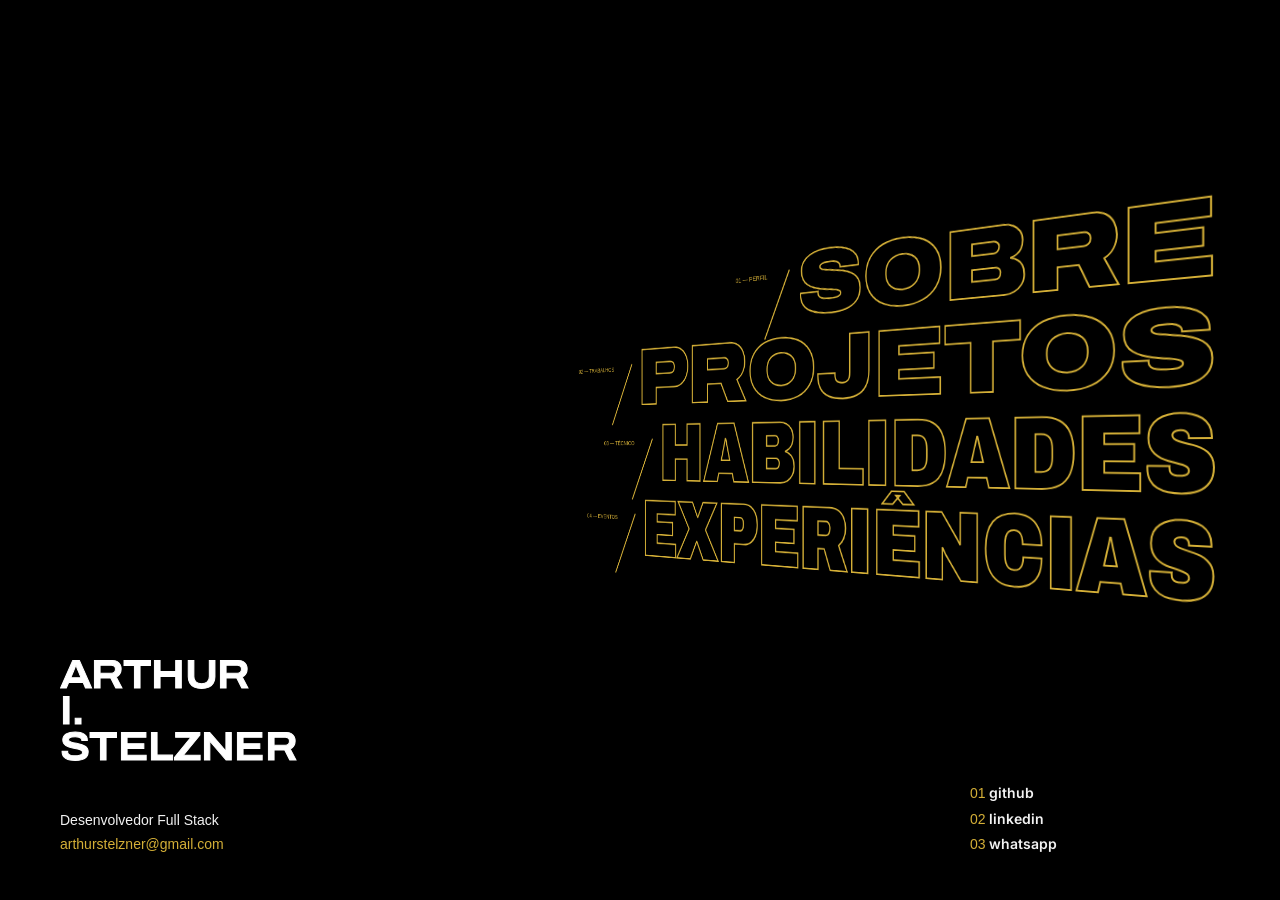
==== commit 900d8407: "separa o site em paginas proprias e hospeda as fontes localmente - sobre, projetos, habilidades e ex" ====
--- a/index.html
+++ b/index.html
@@ -30,11 +30,22 @@
   <meta property="og:type" content="website">
   <title>Arthur I. Stelzner — Desenvolvedor Full Stack</title>
 
-  <link rel="preconnect" href="https://fonts.googleapis.com">
-  <link rel="preconnect" href="https://fonts.gstatic.com" crossorigin>
-  <link href="https://fonts.googleapis.com/css2?family=Archivo:wdth,wght@62..125,100..900&family=Inter:wght@300;400;500;600&display=swap" rel="stylesheet">
+  <link rel="preload" href="assets/fonts/archivo-latin.woff2" as="font" type="font/woff2" crossorigin>
+  <link rel="preload" href="assets/fonts/inter-latin.woff2" as="font" type="font/woff2" crossorigin>
   <link rel="stylesheet" href="css/style.css">
   <link rel="icon" href="assets/favicon.svg" type="image/svg+xml">
+  <!-- Primeira pintura: fundo do tema + cortina opaca, sem flash de conteúdo cru -->
+  <style>
+    html { background-color: #000; }
+    html.light-mode { background-color: #f2f2f2; }
+    .curtain {
+      position: fixed;
+      inset: 0;
+      z-index: 100;
+      background-color: #000;
+    }
+    html.light-mode .curtain { background-color: #f2f2f2; }
+  </style>
   <noscript>
     <style>
       .curtain { display: none !important; }
@@ -63,44 +74,6 @@
       .ui .links li,
       .ui .social li { opacity: 1 !important; transform: none !important; }
       .mobile-nav { display: none !important; }
-      .case-study { display: none !important; }
-      .experience-detail { display: none !important; }
-
-      .about,
-      .projects-panel,
-      .skills-panel,
-      .experiences-panel {
-        display: block !important;
-        position: static !important;
-        overflow: visible !important;
-        height: auto !important;
-        opacity: 1 !important;
-        visibility: visible !important;
-        pointer-events: auto !important;
-      }
-
-      .about .btn-back,
-      .projects-panel .btn-back,
-      .skills-panel .btn-back,
-      .experiences-panel .btn-back { display: none !important; }
-
-      .about .overlay-scroll,
-      .projects-panel .overlay-scroll,
-      .skills-panel .overlay-scroll,
-      .experiences-panel .overlay-scroll {
-        position: static !important;
-        height: auto !important;
-        padding: 8vw 5vw !important;
-        overflow: visible !important;
-      }
-
-      .about .container,
-      .projects-panel-container,
-      .skills-panel-container,
-      .experiences-panel-container {
-        opacity: 1 !important;
-        transform: none !important;
-      }
 
       @media (max-width: 767px) {
         .ui {
@@ -134,7 +107,7 @@
     </style>
   </noscript>
 </head>
-<body class="home-page loading intro">
+<body class="home-page loading">
 
   <div class="curtain" aria-hidden="true"></div>
 
@@ -199,22 +172,22 @@
         <ul class="projects" aria-label="Navegação principal">
           <li class="projectsLi">
             <div class="projectContainer">
-              <a href="#sobre" data-open-about data-info="01 — perfil" data-year="01">Sobre</a>
+              <a href="sobre.html" data-info="01 — perfil" data-year="01">Sobre</a>
             </div>
           </li>
           <li class="projectsLi">
             <div class="projectContainer">
-              <a href="#projetos" data-open-projects data-info="02 — trabalhos" data-year="02">Projetos</a>
+              <a href="projetos.html" data-info="02 — trabalhos" data-year="02">Projetos</a>
             </div>
           </li>
           <li class="projectsLi projectsLi--wide">
             <div class="projectContainer">
-              <a href="#habilidades" data-open-skills data-info="03 — técnico" data-year="03">Habilidades</a>
+              <a href="habilidades.html" data-info="03 — técnico" data-year="03">Habilidades</a>
             </div>
           </li>
           <li class="projectsLi projectsLi--compact">
             <div class="projectContainer">
-              <a href="#experiencias" data-open-experiences data-info="04 — eventos" data-year="04">Experiências</a>
+              <a href="experiencias.html" data-info="04 — eventos" data-year="04">Experiências</a>
             </div>
           </li>
         </ul>
@@ -222,302 +195,6 @@
     </div>
   </div>
 
-  <section class="overlay about" id="sobre" role="dialog" aria-modal="true" aria-hidden="true" aria-labelledby="sobre-titulo">
-    <button class="btn-back" type="button" aria-label="Fechar sobre" data-close-overlay>
-      <span class="btn-box"><span class="icon-close"></span></span>
-    </button>
-
-    <div class="overlay-scroll">
-      <div class="container">
-        <div class="left">
-          <h2 class="heading" id="sobre-titulo">Desenvolvedor Full Stack, transformando ideias em interfaces com personalidade e precisão.</h2>
-          <p>Meu nome é Arthur Iantas Stelzner, desenvolvedor full stack e vibe coder. Crio aplicações web completas, unindo lógica, design e IA em cada projeto.</p>
-          <p>Sou apaixonado por tecnologia e tenho facilidade para aprender. Na rede Senai, desenvolvi projetos CRUD e Situações de Aprendizagem, colocando em prática tudo o que venho aprendendo ao longo do curso.</p>
-          <p>Hoje busco aprimorar minhas habilidades, explorar novas tecnologias e criar experiências digitais que unam design e código.</p>
-          <div class="about-cta">
-            <a class="arrow-link" href="mailto:arthurstelzner@gmail.com">Vamos conversar <span aria-hidden="true">→</span></a>
-          </div>
-        </div>
-
-        <div class="right">
-          <div class="info">
-            <h5 class="heading">Disponibilidade</h5>
-            <h6 class="title">Estágio &amp; projetos —</h6>
-            <p>Aberto a oportunidades</p>
-            <p>Remoto</p>
-          </div>
-
-          <div class="info">
-            <h5 class="heading">Contato</h5>
-            <h6 class="title">Fale comigo —</h6>
-            <ul>
-              <li><a href="mailto:arthurstelzner@gmail.com">arthurstelzner@gmail.com</a></li>
-              <li><a href="https://wa.me/47997092604" target="_blank" rel="noopener">+55 47 99709-2604</a></li>
-              <li><a href="https://github.com/ThurStelzner" target="_blank" rel="noopener">github.com/ThurStelzner</a></li>
-            </ul>
-          </div>
-        </div>
-      </div>
-    </div>
-  </section>
-
-  <section class="overlay skills-panel" id="habilidades" role="dialog" aria-modal="true" aria-hidden="true" aria-labelledby="habilidades-titulo">
-    <button class="btn-back" type="button" aria-label="Fechar habilidades" data-close-overlay>
-      <span class="btn-box"><span class="icon-close"></span></span>
-    </button>
-
-    <div class="overlay-scroll">
-      <div class="skills-panel-container">
-        <header class="skills-panel-head">
-          <h2 class="skills-panel-title" id="habilidades-titulo">Habilidades</h2>
-          <p class="skills-panel-kicker">Stack · Certificações · Formação</p>
-        </header>
-
-        <div class="skills-panel-body">
-          <div class="skills-panel-main">
-            <div class="skills-block-head">
-              <h3 class="heading">Linguagens &amp; tecnologias</h3>
-              <span class="skills-block-note">Stack principal</span>
-            </div>
-
-            <div class="skills-groups">
-              <section class="skills-group">
-                <h4 class="skills-group-title">Back-end &amp; linguagens</h4>
-                <ul class="tech-list">
-                  <li>PHP</li>
-                  <li>Python</li>
-                  <li>Node.js</li>
-                  <li>JavaScript</li>
-                  <li>TypeScript</li>
-                  <li>C</li>
-                  <li>C++</li>
-                </ul>
-              </section>
-
-              <section class="skills-group">
-                <h4 class="skills-group-title">Banco de dados &amp; ferramentas</h4>
-                <ul class="tech-list">
-                  <li>MySQL</li>
-                  <li>Docker</li>
-                  <li>Git &amp; GitHub</li>
-                </ul>
-              </section>
-
-              <section class="skills-group">
-                <h4 class="skills-group-title">Front-end</h4>
-                <ul class="tech-list">
-                  <li>HTML5</li>
-                  <li>CSS3</li>
-                </ul>
-              </section>
-            </div>
-          </div>
-
-          <aside class="skills-panel-side">
-            <div class="info">
-              <h5 class="heading">Cursos &amp; certificados</h5>
-              <h6 class="title">Cisco Networking Academy —</h6>
-              <ul>
-                <li>Introdução à Cibersegurança</li>
-                <li>Segurança de Endpoint</li>
-                <li>Defesa de Rede</li>
-              </ul>
-            </div>
-
-            <div class="info">
-              <h5 class="heading">Formação &amp; cursos</h5>
-              <h6 class="title">SENAI —</h6>
-              <ul>
-                <li>Técnico em Desenvolvimento de Sistemas</li>
-                <li>Circuitos Eletrônicos Automatizados</li>
-                <li>Produtividade e Difusão Tecnológica na Indústria</li>
-              </ul>
-            </div>
-          </aside>
-        </div>
-      </div>
-    </div>
-  </section>
-
-  <section class="overlay experiences-panel" id="experiencias" role="dialog" aria-modal="true" aria-hidden="true" aria-labelledby="experiencias-titulo">
-    <button class="btn-back" type="button" aria-label="Fechar experiências" data-close-overlay>
-      <span class="btn-box"><span class="icon-close"></span></span>
-    </button>
-
-    <div class="overlay-scroll">
-      <div class="experiences-panel-container">
-        <header class="experiences-panel-head">
-          <h2 class="experiences-panel-title" id="experiencias-titulo">Experiências</h2>
-          <p class="experiences-panel-kicker">Eventos · Reconhecimentos</p>
-        </header>
-
-        <div class="experience-list">
-          <article class="experience-item">
-            <span class="experience-index" aria-hidden="true">01</span>
-            <div class="experience-main">
-              <h3 class="experience-name">WorldSkills</h3>
-              <p class="experience-role">Recomendação — Sesi Senai</p>
-              <p class="experience-desc">Recomendação do Sesi Senai para o WorldSkills, a maior competição de educação profissional do mundo, reconhecendo o desempenho técnico e a dedicação ao longo do curso de Desenvolvimento de Sistemas.</p>
-            </div>
-            <div class="experience-side">
-              <div class="experience-meta">
-                <span>Recomendação</span>
-                <span>Sesi Senai</span>
-                <span>Competição internacional</span>
-              </div>
-              <button class="experience-more" type="button" data-experience="worldskills">
-                Veja mais <span aria-hidden="true">↗</span>
-              </button>
-            </div>
-          </article>
-
-          <article class="experience-item">
-            <span class="experience-index" aria-hidden="true">02</span>
-            <div class="experience-main">
-              <h3 class="experience-name">JEDI</h3>
-              <p class="experience-role">Participação — Join.Valle</p>
-              <p class="experience-desc">Participação no JEDI — Jornada de Empreendedorismo, Desenvolvimento e Inovação, programa do Join.Valle que conecta estudantes e profissionais a desafios reais de inovação em Joinville.</p>
-            </div>
-            <div class="experience-side">
-              <div class="experience-meta">
-                <span>Participação</span>
-                <span>Join.Valle</span>
-                <span>Joinville · SC</span>
-              </div>
-              <button class="experience-more" type="button" data-experience="jedi">
-                Veja mais <span aria-hidden="true">↗</span>
-              </button>
-            </div>
-          </article>
-        </div>
-      </div>
-    </div>
-  </section>
-
-  <section class="overlay experience-detail" id="experiencia-detalhe" role="dialog" aria-modal="true" aria-hidden="true" aria-labelledby="experiencia-titulo">
-    <button class="btn-back" type="button" aria-label="Voltar para experiências" data-close-overlay>
-      <span class="btn-box"><span class="icon-close"></span></span>
-    </button>
-
-    <div class="overlay-scroll">
-      <div class="experience-detail-container">
-        <header class="experience-detail-head">
-          <p class="experience-detail-kicker" id="experiencia-kicker"></p>
-          <h2 class="experience-detail-title" id="experiencia-titulo"></h2>
-          <p class="experience-detail-role" id="experiencia-role"></p>
-        </header>
-
-        <div class="experience-detail-body">
-          <div class="experience-detail-story">
-            <p class="experience-detail-lead" id="experiencia-lead"></p>
-            <div class="experience-detail-text" id="experiencia-texto"></div>
-          </div>
-
-          <figure class="experience-detail-photos" id="experiencia-fotos" hidden>
-            <div class="experience-photo-grid" id="experiencia-foto-grid"></div>
-          </figure>
-
-          <aside class="experience-detail-meta" id="experiencia-meta" aria-label="Detalhes da experiência"></aside>
-        </div>
-      </div>
-    </div>
-  </section>
-
-  <section class="overlay projects-panel" id="projetos" role="dialog" aria-modal="true" aria-hidden="true" aria-labelledby="projetos-titulo">
-    <button class="btn-back" type="button" aria-label="Fechar projetos" data-close-overlay>
-      <span class="btn-box"><span class="icon-close"></span></span>
-    </button>
-
-    <div class="overlay-scroll">
-      <div class="projects-panel-container">
-        <header class="projects-panel-head">
-          <h2 class="projects-panel-title" id="projetos-titulo">Projetos</h2>
-          <p class="projects-panel-kicker">Selecionados — 2025</p>
-        </header>
-
-        <ul class="project-list">
-          <li class="project-item">
-            <a class="project-card" href="https://github.com/ThurStelzner/PetAlliance" target="_blank" rel="noopener" data-project="petalliance">
-              <span class="project-card-index" aria-hidden="true">01</span>
-              <span class="project-card-main">
-                <span class="project-card-name">Pet<br>Alliance</span>
-                <span class="project-card-desc">Aplicativo para criadores de animais, com informações, cuidados e acompanhamento em um só lugar.</span>
-              </span>
-              <span class="project-card-meta">
-                <span>Em desenvolvimento</span>
-                <span>2025</span>
-                <span>Aplicativo</span>
-                <span>Python · MySQL</span>
-              </span>
-              <span class="project-card-arrow" aria-hidden="true">↗</span>
-            </a>
-          </li>
-          <li class="project-item">
-            <a class="project-card" href="https://github.com/ThurStelzner/VitrineGMM" target="_blank" rel="noopener" data-project="vitrine">
-              <span class="project-card-index" aria-hidden="true">02</span>
-              <span class="project-card-main">
-                <span class="project-card-name">Vitrine<br>GMM</span>
-                <span class="project-card-desc">Vitrine digital para a GMM Refrigeração, assistência técnica especializada em eletrodomésticos.</span>
-              </span>
-              <span class="project-card-meta">
-                <span>Finalizado</span>
-                <span>2025</span>
-                <span>Site institucional</span>
-                <span>HTML · CSS · JavaScript</span>
-              </span>
-              <span class="project-card-arrow" aria-hidden="true">↗</span>
-            </a>
-          </li>
-          <li class="project-item">
-            <a class="project-card" href="https://github.com/ThurStelzner/FalaiSA" target="_blank" rel="noopener" data-project="falai">
-              <span class="project-card-index" aria-hidden="true">03</span>
-              <span class="project-card-main">
-                <span class="project-card-name">SA:<br>Falaí</span>
-                <span class="project-card-desc">Situação de Aprendizagem do Sesi Senai Sul de Joinville, unindo lógica, banco de dados e web.</span>
-              </span>
-              <span class="project-card-meta">
-                <span>Finalizado</span>
-                <span>2025</span>
-                <span>Projeto acadêmico</span>
-                <span>Python · MySQL · HTML/CSS</span>
-              </span>
-              <span class="project-card-arrow" aria-hidden="true">↗</span>
-            </a>
-          </li>
-        </ul>
-      </div>
-    </div>
-  </section>
-
-  <section class="overlay case-study" id="case-study" role="dialog" aria-modal="true" aria-hidden="true" aria-labelledby="case-title">
-    <button class="btn-back" type="button" aria-label="Fechar projeto" data-close-overlay>
-      <span class="btn-box"><span class="icon-close"></span></span>
-    </button>
-
-    <div class="overlay-scroll">
-      <div class="case-container">
-        <div class="case-head">
-          <p class="case-kicker" id="case-kicker">Projeto — 01</p>
-          <h2 class="case-title" id="case-title"></h2>
-        </div>
-
-        <div class="case-body">
-          <div class="case-summary">
-            <p id="case-description"></p>
-            <a class="arrow-link" id="case-link" href="#" target="_blank" rel="noopener">Ver no GitHub <span aria-hidden="true">↗</span></a>
-          </div>
-
-          <aside class="case-meta" aria-label="Detalhes do projeto">
-            <div><span class="label">Status</span><span id="case-status"></span></div>
-            <div><span class="label">Ano</span><span id="case-year"></span></div>
-            <div><span class="label">Tipo</span><span id="case-type"></span></div>
-            <div><span class="label">Stack</span><span id="case-stack"></span></div>
-          </aside>
-        </div>
-      </div>
-    </div>
-  </section>
-
   <script src="js/app.js"></script>
 </body>
 </html>
--- a/css/style.css
+++ b/css/style.css
@@ -1,6 +1,74 @@
 /* ==========================================================================
    Arthur I. Stelzner — portfólio
    ========================================================================== */
+
+/* Fontes hospedadas localmente: sem requisição ao Google, a página pinta e
+   fica interativa na hora (as fontes são pré-carregadas no HTML). */
+
+@font-face {
+  font-family: 'Archivo';
+  font-style: normal;
+  font-weight: 100 900;
+  font-stretch: 62% 125%;
+  font-display: swap;
+  src: url(../assets/fonts/archivo-latin.woff2) format('woff2');
+  unicode-range: U+0000-00FF, U+0131, U+0152-0153, U+02BB-02BC, U+02C6, U+02DA, U+02DC, U+0304, U+0308, U+0329, U+2000-206F, U+20AC, U+2122, U+2191, U+2193, U+2212, U+2215, U+FEFF, U+FFFD;
+}
+
+@font-face {
+  font-family: 'Archivo';
+  font-style: normal;
+  font-weight: 100 900;
+  font-stretch: 62% 125%;
+  font-display: swap;
+  src: url(../assets/fonts/archivo-latin-ext.woff2) format('woff2');
+  unicode-range: U+0100-02BA, U+02BD-02C5, U+02C7-02CC, U+02CE-02D7, U+02DD-02FF, U+0304, U+0308, U+0329, U+1D00-1DBF, U+1E00-1E9F, U+1EF2-1EFF, U+2020, U+20A0-20AB, U+20AD-20C4, U+2113, U+2C60-2C7F, U+A720-A7FF;
+}
+
+@font-face {
+  font-family: 'Inter';
+  font-style: normal;
+  font-weight: 300;
+  font-display: swap;
+  src: url(../assets/fonts/inter-latin.woff2) format('woff2');
+  unicode-range: U+0000-00FF, U+0131, U+0152-0153, U+02BB-02BC, U+02C6, U+02DA, U+02DC, U+0304, U+0308, U+0329, U+2000-206F, U+20AC, U+2122, U+2191, U+2193, U+2212, U+2215, U+FEFF, U+FFFD;
+}
+
+@font-face {
+  font-family: 'Inter';
+  font-style: normal;
+  font-weight: 400;
+  font-display: swap;
+  src: url(../assets/fonts/inter-latin.woff2) format('woff2');
+  unicode-range: U+0000-00FF, U+0131, U+0152-0153, U+02BB-02BC, U+02C6, U+02DA, U+02DC, U+0304, U+0308, U+0329, U+2000-206F, U+20AC, U+2122, U+2191, U+2193, U+2212, U+2215, U+FEFF, U+FFFD;
+}
+
+@font-face {
+  font-family: 'Inter';
+  font-style: normal;
+  font-weight: 500;
+  font-display: swap;
+  src: url(../assets/fonts/inter-latin.woff2) format('woff2');
+  unicode-range: U+0000-00FF, U+0131, U+0152-0153, U+02BB-02BC, U+02C6, U+02DA, U+02DC, U+0304, U+0308, U+0329, U+2000-206F, U+20AC, U+2122, U+2191, U+2193, U+2212, U+2215, U+FEFF, U+FFFD;
+}
+
+@font-face {
+  font-family: 'Inter';
+  font-style: normal;
+  font-weight: 600;
+  font-display: swap;
+  src: url(../assets/fonts/inter-latin.woff2) format('woff2');
+  unicode-range: U+0000-00FF, U+0131, U+0152-0153, U+02BB-02BC, U+02C6, U+02DA, U+02DC, U+0304, U+0308, U+0329, U+2000-206F, U+20AC, U+2122, U+2191, U+2193, U+2212, U+2215, U+FEFF, U+FFFD;
+}
+
+@font-face {
+  font-family: 'Inter';
+  font-style: normal;
+  font-weight: 300 600;
+  font-display: swap;
+  src: url(../assets/fonts/inter-latin-ext.woff2) format('woff2');
+  unicode-range: U+0100-02BA, U+02BD-02C5, U+02C7-02CC, U+02CE-02D7, U+02DD-02FF, U+0304, U+0308, U+0329, U+1D00-1DBF, U+1E00-1E9F, U+1EF2-1EFF, U+2020, U+20A0-20AB, U+20AD-20C4, U+2113, U+2C60-2C7F, U+A720-A7FF;
+}
 
 :root {
   --bg: #f2f2f2;
@@ -11,6 +79,8 @@
   --muted: rgba(0, 0, 0, .5);
   --line: rgba(0, 0, 0, .2);
   --line-strong: rgba(0, 0, 0, .38);
+  --scrim: rgba(255, 255, 255, .5);
+  --scrim-end: rgba(255, 255, 255, 0);
   --project-fill: #000;
   --project-hover-fill: transparent;
   --project-stroke: #000;
@@ -23,6 +93,9 @@
   --ease-in-out: cubic-bezier(.755, .05, .855, .06);
   --ease-soft: cubic-bezier(.25, .46, .45, .94);
   --gutter: 60px;
+  /* Inclinação de repouso dos itens 3D — a entrada precisa terminar aqui
+     para não haver "pulo" quando o estado de intro é removido. */
+  --rest-rotate: -45deg;
 }
 
 html.night-mode {
@@ -34,6 +107,8 @@
   --muted: rgba(242, 242, 242, .5);
   --line: rgba(242, 242, 242, .22);
   --line-strong: rgba(242, 242, 242, .42);
+  --scrim: rgba(0, 0, 0, .45);
+  --scrim-end: rgba(0, 0, 0, 0);
   --project-fill: transparent;
   --project-hover-fill: var(--accent);
   --project-stroke: var(--accent);
@@ -46,6 +121,8 @@
 *::before,
 *::after {
   box-sizing: border-box;
+  /* Remove o flash azul ao tocar em links e botões no celular. */
+  -webkit-tap-highlight-color: transparent;
 }
 
 html {
@@ -694,7 +771,7 @@
 }
 
 .projectContainer {
-  transform: rotateY(-45deg) translateZ(0) scale(1);
+  transform: rotateY(var(--rest-rotate)) translateZ(0) scale(1);
   transform-origin: right center;
   transform-style: preserve-3d;
   will-change: transform;
@@ -819,20 +896,20 @@
 
 body.intro .stage {
   transform: translate3d(0, -110%, 0);
-  animation: stage-in 2s var(--ease-out) forwards;
+  animation: stage-in 1s var(--ease-out) forwards;
 }
 
 body.intro .projectContainer {
   visibility: hidden;
-  animation: project-in 2s var(--ease-out) forwards;
-}
-
-body.intro .projectsLi:nth-child(1) .projectContainer { animation-delay: .9s; }
-body.intro .projectsLi:nth-child(2) .projectContainer { animation-delay: .8s; }
-body.intro .projectsLi:nth-child(3) .projectContainer { animation-delay: .7s; }
-body.intro .projectsLi:nth-child(4) .projectContainer { animation-delay: .6s; }
-body.intro .projectsLi:nth-child(5) .projectContainer { animation-delay: .5s; }
-body.intro .projectsLi:nth-child(6) .projectContainer { animation-delay: .4s; }
+  animation: project-in .85s var(--ease-out) forwards;
+}
+
+body.intro .projectsLi:nth-child(1) .projectContainer { animation-delay: .3s; }
+body.intro .projectsLi:nth-child(2) .projectContainer { animation-delay: .25s; }
+body.intro .projectsLi:nth-child(3) .projectContainer { animation-delay: .2s; }
+body.intro .projectsLi:nth-child(4) .projectContainer { animation-delay: .15s; }
+body.intro .projectsLi:nth-child(5) .projectContainer { animation-delay: .1s; }
+body.intro .projectsLi:nth-child(6) .projectContainer { animation-delay: .05s; }
 
 body.intro:not(.aboutShow):not(.skillsShow):not(.experiencesShow):not(.projectsShow):not(.caseShow) {
   pointer-events: none;
@@ -852,7 +929,7 @@
   100% {
     visibility: visible;
     opacity: 1;
-    transform: rotateY(-45deg) translateZ(0) scale(1);
+    transform: rotateY(var(--rest-rotate)) translateZ(0) scale(1);
   }
 }
 
@@ -916,6 +993,23 @@
 
 .overlay-scroll::-webkit-scrollbar {
   display: none;
+}
+
+/* Páginas separadas (sobre.html, projetos.html...): o painel principal vira
+   o conteúdo normal do documento, com rolagem padrão do navegador. */
+body.page .overlay.page-panel {
+  position: static;
+  overflow: visible;
+}
+
+body.page .overlay.page-panel .overlay-scroll {
+  position: static;
+  overflow: visible;
+}
+
+/* Nada do cabeçalho aparece nessas páginas: não deve capturar cliques. */
+body.page .ui {
+  pointer-events: none;
 }
 
 .btn-back {
@@ -1426,10 +1520,6 @@
 }
 
 @media (hover: hover) {
-  .experience-more:hover {
-    color: var(--project-hover-fill);
-  }
-
   .experience-more:hover span {
     transform: translate(4px, -4px);
   }
@@ -1754,37 +1844,71 @@
   margin: 0;
 }
 
-.experience-photo-grid {
-  display: grid;
-  gap: 24px;
-}
-
-.experience-photo {
-  display: block;
+.experience-carousel {
   margin: 0;
 }
 
-.experience-photo-frame {
+/* Moldura quadrada: todas as fotos entram no mesmo formato (recorte central). */
+.carousel-viewport {
   position: relative;
-  display: block;
-  aspect-ratio: 4 / 3;
   overflow: hidden;
-  background-color: var(--line);
-  border: 1px solid var(--line);
-}
-
-.experience-photo-frame img {
+  aspect-ratio: 1 / 1;
+  touch-action: pan-y;
+  cursor: grab;
+}
+
+.carousel-viewport.is-dragging {
+  cursor: grabbing;
+}
+
+.carousel-viewport:focus-visible {
+  outline: 2px solid var(--ui);
+  outline-offset: 4px;
+}
+
+.carousel-track {
+  display: flex;
+  height: 100%;
+  will-change: transform;
+}
+
+.carousel-slide {
+  flex: 0 0 100%;
+  width: 100%;
+  height: 100%;
+  perspective: 2200px;
+}
+
+/* A foto da vez inclina em 3D: segue o mouse no hover e o arrasto no toque. */
+.carousel-slide.is-active img {
+  /* .94 deixa folga para a foto girar sem ser cortada pela moldura */
+  transform: rotateX(var(--photo-tilt-x, 0deg)) rotateY(var(--photo-tilt-y, 0deg)) scale(.94);
+  transform-style: preserve-3d;
+  backface-visibility: hidden;
+  will-change: transform;
+  transition: transform .7s var(--ease-out);
+}
+
+.carousel-viewport.is-tilting .carousel-slide.is-active img {
+  transition-duration: .12s;
+  transition-timing-function: ease-out;
+}
+
+.carousel-slide img {
   display: block;
   width: 100%;
   height: 100%;
   object-fit: cover;
-}
-
-.experience-photo-frame.is-empty {
+  user-select: none;
+  -webkit-user-drag: none;
+}
+
+.carousel-empty {
   display: flex;
   align-items: center;
   justify-content: center;
-  background-color: transparent;
+  width: 100%;
+  height: 100%;
   border: 1px dashed var(--line-strong);
   text-align: center;
 }
@@ -1810,11 +1934,84 @@
   text-transform: none;
 }
 
-.experience-photo figcaption {
-  margin-top: 12px;
-  color: var(--muted);
-  font-size: 12px;
-  line-height: 1.45;
+/* Laterais clicáveis: a faixa inteira da esquerda e da direita passa a foto. */
+.carousel-nav {
+  position: absolute;
+  top: 0;
+  bottom: 0;
+  z-index: 2;
+  width: 26%;
+  min-width: 76px;
+  padding: 0;
+  background-color: transparent;
+  background-image: none;
+  border: 0;
+  touch-action: pan-y;
+  transition: background-image .3s ease;
+}
+
+.carousel-nav--prev { left: 0; }
+.carousel-nav--next { right: 0; }
+
+.carousel-nav:disabled {
+  pointer-events: none;
+}
+
+@media (hover: hover) {
+  .carousel-nav:not(:disabled):hover {
+    background-image: linear-gradient(to right, var(--scrim), var(--scrim-end));
+  }
+
+  .carousel-nav--next:not(:disabled):hover {
+    background-image: linear-gradient(to left, var(--scrim), var(--scrim-end));
+  }
+}
+
+.carousel-nav:focus-visible {
+  outline: 2px solid var(--accent);
+  outline-offset: -8px;
+}
+
+.carousel-bar {
+  display: flex;
+  align-items: center;
+  margin-top: 16px;
+}
+
+.carousel-dots {
+  display: flex;
+  align-items: center;
+  gap: 6px;
+}
+
+.carousel-dot {
+  position: relative;
+  width: 22px;
+  height: 22px;
+  padding: 0;
+  background-color: transparent;
+  border: 0;
+}
+
+.carousel-dot::after {
+  content: '';
+  position: absolute;
+  top: 50%;
+  left: 0;
+  width: 100%;
+  height: 2px;
+  transform: translateY(-50%);
+  background-color: var(--line);
+  transition: background-color .3s ease;
+}
+
+.carousel-dot.is-active::after {
+  background-color: var(--ui);
+}
+
+.carousel-dot:focus-visible {
+  outline: 2px solid var(--ui);
+  outline-offset: 2px;
 }
 
 /* ------------------------------ case study -------------------------------- */
@@ -1944,6 +2141,7 @@
 @media (max-width: 767px) {
   :root {
     --gutter: 30px;
+    --rest-rotate: -35deg;
   }
 
   body {
@@ -2014,7 +2212,7 @@
 
   body.intro .home-tagline {
     opacity: 0;
-    animation: fade-in 1s var(--ease-soft) 1.2s forwards;
+    animation: fade-in .5s var(--ease-soft) .7s forwards;
   }
 
   body.overlayOpen .home-tagline,
@@ -2218,7 +2416,7 @@
   }
 
   .projectContainer {
-    transform: rotateY(-35deg) translateZ(0);
+    transform: rotateY(var(--rest-rotate)) translateZ(0);
     transition: transform .8s var(--ease-out);
   }
 
@@ -2238,20 +2436,20 @@
   }
 
   body.intro .projectContainer {
-    animation-duration: 1.4s;
+    animation-duration: .85s;
   }
 
   body.intro .projectsLi:nth-child(1) .projectContainer { animation-delay: .3s; }
-  body.intro .projectsLi:nth-child(2) .projectContainer { animation-delay: .45s; }
-  body.intro .projectsLi:nth-child(3) .projectContainer { animation-delay: .6s; }
-  body.intro .projectsLi:nth-child(4) .projectContainer { animation-delay: .75s; }
+  body.intro .projectsLi:nth-child(2) .projectContainer { animation-delay: .25s; }
+  body.intro .projectsLi:nth-child(3) .projectContainer { animation-delay: .2s; }
+  body.intro .projectsLi:nth-child(4) .projectContainer { animation-delay: .15s; }
 
   .aboutShow .mobile-nav,
   .skillsShow .mobile-nav,
   .experiencesShow .mobile-nav,
   .projectsShow .mobile-nav,
   .caseShow .mobile-nav {
-    opacity: 0;
+    opacity: 0 !important;
     pointer-events: none;
     transform: translateX(20px);
     transition: opacity .25s ease, transform .25s ease;
@@ -2593,9 +2791,8 @@
     margin-top: 32px;
   }
 
-  .experience-photo-grid {
-    grid-template-columns: 1fr;
-    gap: 28px;
+  .carousel-bar {
+    margin-top: 14px;
   }
 
   .case-head {
@@ -2706,7 +2903,7 @@
   body.intro .projectContainer {
     opacity: 1;
     visibility: visible;
-    transform: rotateY(-45deg) translateZ(0);
+    transform: rotateY(var(--rest-rotate)) translateZ(0);
     animation: none !important;
   }
 
